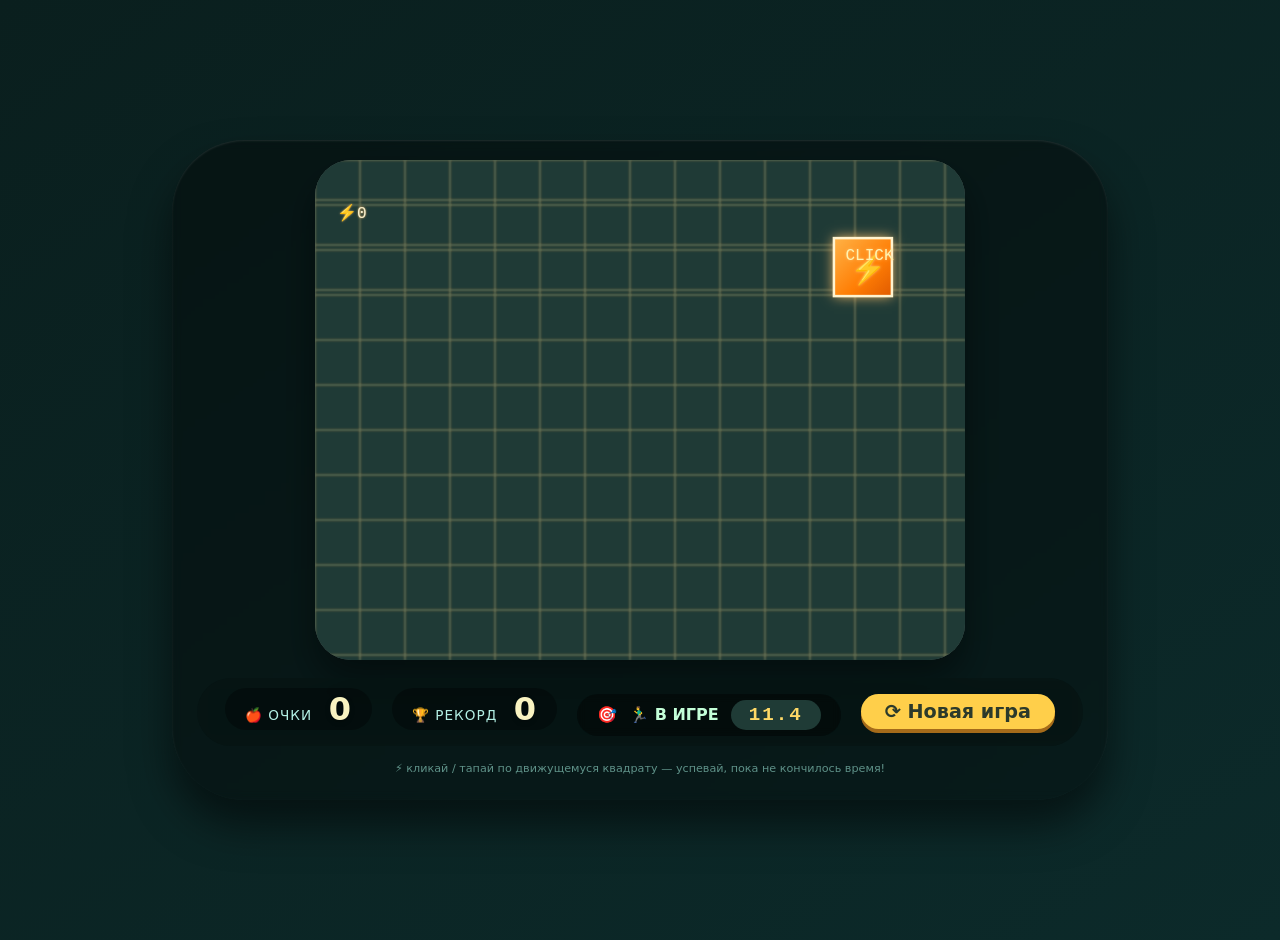
==== PerevozcikovRoman/index.html @ 7ce69fc4 "Add files via upload" ====
<!DOCTYPE html>
<html lang="ru">
<head>
    <meta charset="UTF-8">
    <meta name="viewport" content="width=device-width, initial-scale=1.0, user-scalable=no">
    <title>Квадратный охотник | Поймай квадрат</title>
    <style>
        * {
            user-select: none;
            -webkit-tap-highlight-color: transparent;
        }

        body {
            background: linear-gradient(145deg, #0a1f1e 0%, #0c2a2a 100%);
            min-height: 100vh;
            display: flex;
            justify-content: center;
            align-items: center;
            font-family: 'Segoe UI', 'Poppins', system-ui, -apple-system, 'Montserrat', sans-serif;
            margin: 0;
            padding: 20px;
        }

        .game-container {
            background: rgba(0, 0, 0, 0.35);
            border-radius: 72px;
            padding: 20px 25px 25px 25px;
            backdrop-filter: blur(4px);
            box-shadow: 0 25px 40px rgba(0, 0, 0, 0.5), inset 0 1px 2px rgba(255, 255, 255, 0.1);
        }

        canvas {
            display: block;
            margin: 0 auto;
            border-radius: 36px;
            box-shadow: 0 20px 35px rgba(0, 0, 0, 0.4), inset 0 0 0 2px rgba(255, 255, 255, 0.2);
            cursor: pointer;
            background-color: #1e2f2c;
            transition: filter 0.1s ease;
        }

        .info-panel {
            display: flex;
            justify-content: space-between;
            align-items: baseline;
            margin-top: 18px;
            margin-bottom: 8px;
            background: #071615cc;
            backdrop-filter: blur(8px);
            padding: 10px 28px;
            border-radius: 60px;
            gap: 20px;
            flex-wrap: wrap;
            justify-content: center;
        }

        .score-box, .best-box {
            background: #00000055;
            padding: 5px 20px;
            border-radius: 40px;
            font-weight: bold;
            letter-spacing: 1px;
        }

        .score-label, .best-label {
            font-size: 0.85rem;
            text-transform: uppercase;
            color: #b3f0e5;
            font-weight: 500;
            margin-right: 10px;
        }

        .score-value, .best-value {
            font-size: 2rem;
            font-weight: 800;
            color: #f9f3c1;
            text-shadow: 0 2px 5px #00000040;
            line-height: 1;
        }

        button {
            background: #ffcf4a;
            border: none;
            font-size: 1.2rem;
            font-weight: bold;
            padding: 6px 24px;
            border-radius: 50px;
            color: #2c3a2b;
            cursor: pointer;
            font-family: inherit;
            transition: 0.15s linear;
            box-shadow: 0 4px 0 #a56b1a;
            transform: translateY(-2px);
        }

        button:active {
            transform: translateY(3px);
            box-shadow: 0 1px 0 #a56b1a;
        }

        .status {
            background: #00000066;
            border-radius: 60px;
            padding: 6px 20px;
            font-weight: 600;
            color: #d9fffa;
            font-size: 1rem;
            text-align: center;
            backdrop-filter: blur(4px);
            display: inline-flex;
            align-items: center;
            gap: 12px;
        }

        .timer-badge {
            background: #1f3b36;
            padding: 4px 18px;
            border-radius: 30px;
            font-family: monospace;
            font-size: 1.2rem;
            font-weight: bold;
            letter-spacing: 2px;
            color: #ffd966;
        }

        footer {
            font-size: 0.7rem;
            text-align: center;
            margin-top: 16px;
            color: #5f9188;
        }

        @media (max-width: 550px) {
            .game-container {
                padding: 12px 16px 18px 16px;
            }
            .score-value, .best-value {
                font-size: 1.6rem;
            }
            button {
                padding: 4px 18px;
                font-size: 1rem;
            }
        }
    </style>
</head>
<body>
<div>
    <div class="game-container">
        <canvas id="gameCanvas" width="650" height="500" style="width:100%; height:auto; max-width:650px; aspect-ratio:650/500"></canvas>
        <div class="info-panel">
            <div class="score-box">
                <span class="score-label">🍎 очки</span>
                <span class="score-value" id="scoreDisplay">0</span>
            </div>
            <div class="best-box">
                <span class="best-label">🏆 рекорд</span>
                <span class="best-value" id="bestDisplay">0</span>
            </div>
            <div class="status">
                <span>🎯</span>
                <span id="gameStateText">В ИГРЕ</span>
                <div class="timer-badge" id="timerText">∞</div>
            </div>
            <button id="resetButton">⟳ Новая игра</button>
        </div>
        <footer>⚡ кликай / тапай по движущемуся квадрату — успевай, пока не кончилось время!</footer>
    </div>
</div>

<script>
    (function(){
        // ------ НАСТРОЙКИ ------
        const canvas = document.getElementById('gameCanvas');
        const ctx = canvas.getContext('2d');

        // Размеры канваса (фикс 650x500)
        const CW = 650;
        const CH = 500;
        canvas.width = CW;
        canvas.height = CH;

        // Параметры квадрата-цели
        const TARGET_SIZE = 58;      // пикселей (приятный крупный)
        let targetX = CW/2 - TARGET_SIZE/2;
        let targetY = CH/2 - TARGET_SIZE/2;

        // Скорость движения (пикселей в секунду)
        let velocityX = 180;
        let velocityY = 180;

        // Игровое состояние
        let score = 0;
        let bestScore = 0;
        let timeLeft = 12.0;      // секунд
        let gameActive = true;     // активна ли игра (false когда проигрыш или пауза? только проигрыш)
        let animationId = null;
        let lastTimestamp = 0;
        let lastFrameTime = 0;

        // Флаги для отскока от стен (чтобы избежать застревания)
        let boundHug = false;

        // Загружаем рекорд из localStorage
        try {
            const savedBest = localStorage.getItem('catchSquareBest');
            if(savedBest !== null && !isNaN(parseInt(savedBest))) {
                bestScore = parseInt(savedBest);
            }
        } catch(e) { /* тишина */ }
        document.getElementById('bestDisplay').innerText = bestScore;

        // Элементы UI
        const scoreSpan = document.getElementById('scoreDisplay');
        const bestSpan = document.getElementById('bestDisplay');
        const gameStateSpan = document.getElementById('gameStateText');
        const timerSpan = document.getElementById('timerText');
        const resetBtn = document.getElementById('resetButton');

        // ---- вспомогательные функции ----
        function updateUI() {
            scoreSpan.innerText = score;
            bestSpan.innerText = bestScore;
            if(gameActive) {
                gameStateSpan.innerText = "🏃‍♂️ В ИГРЕ";
                gameStateSpan.style.color = "#c3ffd8";
            } else {
                gameStateSpan.innerText = "💀 ИГРА ОКОНЧЕНА";
                gameStateSpan.style.color = "#ffb794";
            }
            // отображение таймера: если timeLeft <= 0 или не активно – показываем 0.0
            if(!gameActive) {
                timerSpan.innerText = "0.0";
            } else {
                timerSpan.innerText = timeLeft.toFixed(1);
            }
        }

        // сохранить рекорд, если надо
        function updateBest() {
            if(score > bestScore) {
                bestScore = score;
                bestSpan.innerText = bestScore;
                try {
                    localStorage.setItem('catchSquareBest', bestScore);
                } catch(e) {}
            }
        }

        // Проверка коллизии с мышкой / пальцем (координаты клика)
        function checkHit(clickX, clickY) {
            if(!gameActive) return false;
            // попадание если точка внутри квадрата
            if(clickX >= targetX && clickX <= targetX + TARGET_SIZE && clickY >= targetY && clickY <= targetY + TARGET_SIZE) {
                // ПОПАДАНИЕ!
                score++;
                updateUI();
                // Прибавляем время: +1.6 секунды
                timeLeft = Math.min(timeLeft + 1.6, 15.0);  // максимальное время 15 секунд, чтобы не улетать в бесконечность
                updateUI();

                // Увеличиваем скорость на 6% (не более 480 пикселей/сек, приятный предел)
                let newVx = velocityX * 1.06;
                let newVy = velocityY * 1.06;
                const MAX_SPEED = 520;
                velocityX = Math.min(newVx, MAX_SPEED);
                velocityY = Math.min(newVy, MAX_SPEED);

                // Также маленький приятный эффект: квадрат чуть моргнет и слегка увеличим отскок (чисто визуально)
                // Плюс, чтобы игра не застаивалась, добавляем случайный микро-сдвиг направления? нет, сохраняем направление,
                // но если скорость очень низкая - поднимаем минимальную границу.
                if(Math.abs(velocityX) < 100 && Math.abs(velocityY) < 100) {
                    velocityX = velocityX > 0 ? 130 : -130;
                    velocityY = velocityY > 0 ? 130 : -130;
                }

                // Для динамики — немного меняем направления после попадания? Нет, пусть сохраняется, но чтобы избежать "залипания" по диагонали, добавим лёгкое возмущение?
                // но это опционально, но будет веселее: легкий случайный сдвиг вектора +/- 5% чтобы игра не была монотонной
                let angleShift = (Math.random() - 0.5) * 0.25; // -0.125 до +0.125 радиан
                let speed = Math.hypot(velocityX, velocityY);
                if(speed > 0.01) {
                    let angle = Math.atan2(velocityY, velocityX);
                    angle += angleShift;
                    let newSpeed = Math.min(speed, MAX_SPEED);
                    velocityX = Math.cos(angle) * newSpeed;
                    velocityY = Math.sin(angle) * newSpeed;
                }
                // дополнительный фикс минимальной скорости
                if(Math.abs(velocityX) < 70 && Math.abs(velocityY) < 70) {
                    if(velocityX === 0 && velocityY === 0) { velocityX=140; velocityY=130; }
                    else if(Math.abs(velocityX) < 70) velocityX = velocityX >0 ? 85 : -85;
                    else if(Math.abs(velocityY) < 70) velocityY = velocityY >0 ? 85 : -85;
                }

                updateBest();
                // визуальная обратная связь: легкая вспышка канваса
                canvas.style.filter = 'drop-shadow(0 0 6px gold) brightness(1.05)';
                setTimeout(() => { canvas.style.filter = ''; }, 80);
                return true;
            }
            return false;
        }

        // Обновление позиции по времени (deltaTime в секундах)
        function updatePosition(deltaSec) {
            if(!gameActive) return;
            if(deltaSec > 0.033) deltaSec = 0.033; // ограничим максимальный шаг

            // предварительное движение
            let newX = targetX + velocityX * deltaSec;
            let newY = targetY + velocityY * deltaSec;

            // обработка столкновений со стенами с отскоком
            let bounceX = false;
            let bounceY = false;

            // левая стена
            if(newX < 0) {
                newX = -newX;
                velocityX = -velocityX;
                bounceX = true;
            }
            // правая стена
            if(newX + TARGET_SIZE > CW) {
                let overshoot = (newX + TARGET_SIZE) - CW;
                newX = CW - TARGET_SIZE - overshoot;
                velocityX = -velocityX;
                bounceX = true;
            }
            // верх
            if(newY < 0) {
                newY = -newY;
                velocityY = -velocityY;
                bounceY = true;
            }
            // низ
            if(newY + TARGET_SIZE > CH) {
                let overshootY = (newY + TARGET_SIZE) - CH;
                newY = CH - TARGET_SIZE - overshootY;
                velocityY = -velocityY;
                bounceY = true;
            }

            // дополнительная защита от застревания (корректировка)
            newX = Math.min(Math.max(newX, 0), CW - TARGET_SIZE);
            newY = Math.min(Math.max(newY, 0), CH - TARGET_SIZE);

            targetX = newX;
            targetY = newY;

            // легкая "анти-залипательная" коррекция, если скорость слишком мала после отскоков
            if(bounceX && Math.abs(velocityX) < 45) {
                velocityX = velocityX > 0 ? 95 : -95;
            }
            if(bounceY && Math.abs(velocityY) < 45) {
                velocityY = velocityY > 0 ? 95 : -95;
            }
        }

        // Обработка таймера (уменьшаем время, завершаем игру при timeLeft <= 0)
        function updateTimer(deltaSec) {
            if(!gameActive) return;
            if(timeLeft <= 0) {
                gameActive = false;
                updateUI();
                return;
            }
            timeLeft -= deltaSec;
            if(timeLeft <= 0) {
                timeLeft = 0;
                gameActive = false;
                updateUI();
            } else {
                updateUI();
            }
        }

        // Сброс игры (новая игра)
        function resetGame() {
            gameActive = true;
            score = 0;
            timeLeft = 12.0;
            // сброс скорости к базовой
            velocityX = 180;
            velocityY = 180;
            // случайное начальное положение, но чтобы не перекрывать края
            targetX = Math.random() * (CW - TARGET_SIZE - 40) + 20;
            targetY = Math.random() * (CH - TARGET_SIZE - 40) + 20;
            // гарант корректности
            targetX = Math.min(Math.max(targetX, 5), CW - TARGET_SIZE - 5);
            targetY = Math.min(Math.max(targetY, 5), CH - TARGET_SIZE - 5);
            
            // иногда добавим случайное направление для свежести
            if(Math.random() > 0.5) velocityX = -velocityX;
            if(Math.random() > 0.7) velocityY = -velocityY;
            
            // рекорд остаётся, но дисплей обновим
            updateBest();  // обновит отображение лучшего (не меняет сам рекорд)
            updateUI();
            
            // отрисовка сразу
            drawCanvas();
        }

        // Рисование всех элементов
        function drawCanvas() {
            ctx.clearRect(0, 0, CW, CH);
            
            // Фон с тонкой сеткой (стиль)
            ctx.fillStyle = "#1f3a36";
            ctx.fillRect(0, 0, CW, CH);
            // узоры
            ctx.strokeStyle = "#2f5951";
            ctx.lineWidth = 0.6;
            for(let i = 0; i < CW; i += 45) {
                ctx.beginPath();
                ctx.moveTo(i, 0);
                ctx.lineTo(i, CH);
                ctx.stroke();
                ctx.beginPath();
                ctx.moveTo(0, i % CH);
                ctx.lineTo(CW, i % CH);
                ctx.stroke();
            }
            
            // рисуем блики
            ctx.shadowBlur = 0;
            // главная цель - квадрат с градиентом и свечением
            const grad = ctx.createLinearGradient(targetX, targetY, targetX+TARGET_SIZE, targetY+TARGET_SIZE);
            grad.addColorStop(0, '#FFB347');
            grad.addColorStop(0.6, '#FF7E05');
            grad.addColorStop(1, '#E05A00');
            ctx.fillStyle = grad;
            ctx.shadowColor = "#ffbf69";
            ctx.shadowBlur = 12;
            ctx.fillRect(targetX, targetY, TARGET_SIZE, TARGET_SIZE);
            ctx.shadowBlur = 0;
            // белая кайма
            ctx.strokeStyle = "#FFF3CF";
            ctx.lineWidth = 2.5;
            ctx.strokeRect(targetX, targetY, TARGET_SIZE, TARGET_SIZE);
            // внутренний узор
            ctx.fillStyle = "#FFE484";
            ctx.font = `bold ${Math.floor(TARGET_SIZE * 0.5)}px "Segoe UI"`;
            ctx.shadowBlur = 3;
            ctx.fillText("⚡", targetX + TARGET_SIZE*0.27, targetY + TARGET_SIZE*0.7);
            ctx.fillStyle = "#fff3b0";
            ctx.font = `${Math.floor(TARGET_SIZE * 0.28)}px monospace`;
            ctx.fillText("CLICK", targetX + TARGET_SIZE*0.2, targetY + TARGET_SIZE*0.38);
            ctx.shadowBlur = 0;
            
            // индикатор времени / опасности
            if(gameActive && timeLeft <= 3.0) {
                ctx.fillStyle = "#ff0000aa";
                ctx.beginPath();
                ctx.rect(0, 0, CW, 8);
                ctx.fill();
                ctx.fillStyle = "#ffaa88";
                ctx.font = "bold 16px monospace";
                ctx.fillText("⚠️ СРОЧНО! ⚠️", CW-130, 25);
            }
            
            // дополнительный счёт на холсте
            ctx.font = "bold 28system-ui, 'Segoe UI'";
            ctx.fillStyle = "#f5efcf";
            ctx.shadowBlur = 2;
            ctx.fillText(`⚡${score}`, 22, 58);
            if(!gameActive) {
                ctx.font = "800 34px system-ui";
                ctx.fillStyle = "#FFD6A5";
                ctx.shadowColor = "#00000080";
                ctx.fillText("GAME OVER", CW/2-110, CH/2-40);
                ctx.font = "18px monospace";
                ctx.fillStyle = "#ffe1b3";
                ctx.fillText("нажми 'Новая игра'", CW/2-95, CH/2+25);
            }
        }

        // -------- Цикл анимации на requestAnimationFrame --------
        let previousTime = null;
        function gameLoop(nowMs) {
            if(!previousTime) {
                previousTime = nowMs;
                requestAnimationFrame(gameLoop);
                drawCanvas();
                return;
            }
            let delta = Math.min(0.033, (nowMs - previousTime) / 1000);
            if(delta > 0.001 && gameActive) {
                updatePosition(delta);
                updateTimer(delta);
            }
            drawCanvas();
            previousTime = nowMs;
            requestAnimationFrame(gameLoop);
        }
        
        // ----------  Обработка кликов / тапов ----------
        function handleCanvasClick(e) {
            if(!gameActive) return;
            // получить координаты относительно canvas (учитывая resize)
            const rect = canvas.getBoundingClientRect();
            const scaleX = canvas.width / rect.width;   // canvas intrinsic width 650 / отображаемая ширина
            const scaleY = canvas.height / rect.height;
            
            let clientX, clientY;
            if(e.touches) {
                // touch событие
                clientX = e.touches[0].clientX;
                clientY = e.touches[0].clientY;
                e.preventDefault();
            } else {
                clientX = e.clientX;
                clientY = e.clientY;
            }
            
            let canvasX = (clientX - rect.left) * scaleX;
            let canvasY = (clientY - rect.top) * scaleY;
            
            if(canvasX >= 0 && canvasX <= CW && canvasY >= 0 && canvasY <= CH) {
                const wasHit = checkHit(canvasX, canvasY);
                if(wasHit) {
                    // дополнительный микроэффект: вибрация если поддерживается (необязательно)
                    if(navigator.vibrate) navigator.vibrate(30);
                    // обновить рекорд при увеличении
                    updateBest();
                    updateUI();
                } else {
                    // промах - легкое наказание? Нет, промах не отнимает время, но можно сделать микро-штраф? 
                    // По классике "поймай квадрат" безопасно, но для челленджа — уменьшим время на 0.2 секунды при промахе
                    // (Игра становится напряжённее, но справедливо)
                    if(gameActive) {
                        timeLeft = Math.max(0, timeLeft - 0.2);
                        if(timeLeft <= 0.01) {
                            timeLeft = 0;
                            gameActive = false;
                            updateUI();
                            drawCanvas();
                        } else {
                            updateUI();
                            // визуальный фидбек промаха
                            canvas.style.filter = 'brightness(0.92)';
                            setTimeout(() => { if(canvas) canvas.style.filter = ''; }, 70);
                        }
                    }
                }
            }
        }
        
        // регистрация событий мыши и тач
        canvas.addEventListener('mousedown', handleCanvasClick);
        canvas.addEventListener('touchstart', handleCanvasClick, {passive: false});
        // кнопка сброса
        resetBtn.addEventListener('click', () => {
            resetGame();
            // также гарантируем, что игра активна и таймер обновлён
            gameActive = true;
            // если игра была закончена, поднимаем флаг
            if(timeLeft <= 0) timeLeft = 12.0;
            updateUI();
            drawCanvas();
        });
        
        // Запуск игры с начальными значениями
        function init() {
            resetGame();  // устанавливает активные параметры
            previousTime = null;
            requestAnimationFrame(gameLoop);
        }
        
        init();
    })();
</script>
</body>
</html>
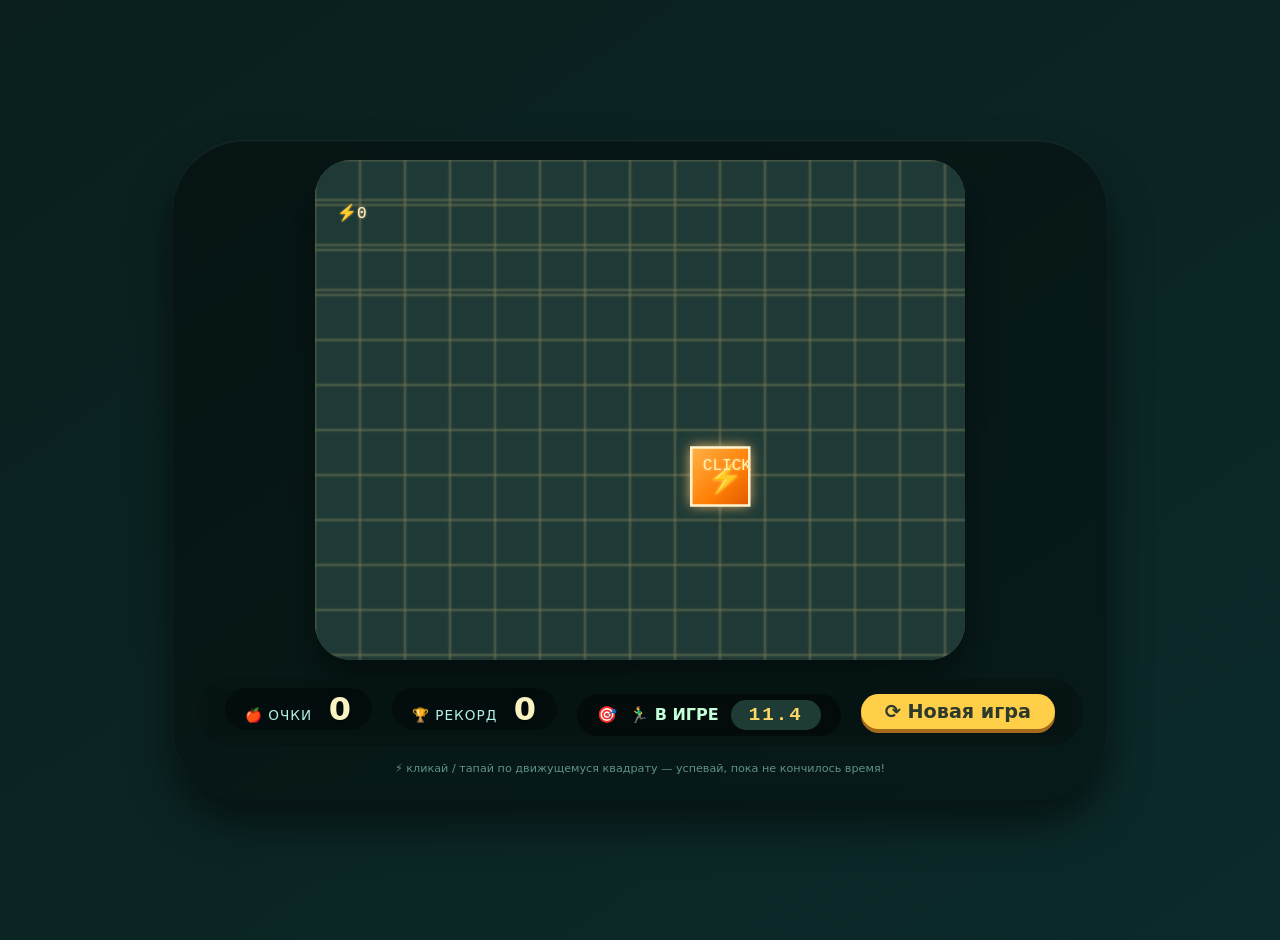
==== commit ac4c4d98: "Create index.html" ====
--- a/PerevozcikovRoman/index.html
+++ b/PerevozcikovRoman/index.html
@@ -1,575 +1,575 @@
-<!DOCTYPE html>
-<html lang="ru">
-<head>
-    <meta charset="UTF-8">
-    <meta name="viewport" content="width=device-width, initial-scale=1.0, user-scalable=no">
-    <title>Квадратный охотник | Поймай квадрат</title>
-    <style>
-        * {
-            user-select: none;
-            -webkit-tap-highlight-color: transparent;
-        }
-
-        body {
-            background: linear-gradient(145deg, #0a1f1e 0%, #0c2a2a 100%);
-            min-height: 100vh;
-            display: flex;
-            justify-content: center;
-            align-items: center;
-            font-family: 'Segoe UI', 'Poppins', system-ui, -apple-system, 'Montserrat', sans-serif;
-            margin: 0;
-            padding: 20px;
-        }
-
-        .game-container {
-            background: rgba(0, 0, 0, 0.35);
-            border-radius: 72px;
-            padding: 20px 25px 25px 25px;
-            backdrop-filter: blur(4px);
-            box-shadow: 0 25px 40px rgba(0, 0, 0, 0.5), inset 0 1px 2px rgba(255, 255, 255, 0.1);
-        }
-
-        canvas {
-            display: block;
-            margin: 0 auto;
-            border-radius: 36px;
-            box-shadow: 0 20px 35px rgba(0, 0, 0, 0.4), inset 0 0 0 2px rgba(255, 255, 255, 0.2);
-            cursor: pointer;
-            background-color: #1e2f2c;
-            transition: filter 0.1s ease;
-        }
-
-        .info-panel {
-            display: flex;
-            justify-content: space-between;
-            align-items: baseline;
-            margin-top: 18px;
-            margin-bottom: 8px;
-            background: #071615cc;
-            backdrop-filter: blur(8px);
-            padding: 10px 28px;
-            border-radius: 60px;
-            gap: 20px;
-            flex-wrap: wrap;
-            justify-content: center;
-        }
-
-        .score-box, .best-box {
-            background: #00000055;
-            padding: 5px 20px;
-            border-radius: 40px;
-            font-weight: bold;
-            letter-spacing: 1px;
-        }
-
-        .score-label, .best-label {
-            font-size: 0.85rem;
-            text-transform: uppercase;
-            color: #b3f0e5;
-            font-weight: 500;
-            margin-right: 10px;
-        }
-
-        .score-value, .best-value {
-            font-size: 2rem;
-            font-weight: 800;
-            color: #f9f3c1;
-            text-shadow: 0 2px 5px #00000040;
-            line-height: 1;
-        }
-
-        button {
-            background: #ffcf4a;
-            border: none;
-            font-size: 1.2rem;
-            font-weight: bold;
-            padding: 6px 24px;
-            border-radius: 50px;
-            color: #2c3a2b;
-            cursor: pointer;
-            font-family: inherit;
-            transition: 0.15s linear;
-            box-shadow: 0 4px 0 #a56b1a;
-            transform: translateY(-2px);
-        }
-
-        button:active {
-            transform: translateY(3px);
-            box-shadow: 0 1px 0 #a56b1a;
-        }
-
-        .status {
-            background: #00000066;
-            border-radius: 60px;
-            padding: 6px 20px;
-            font-weight: 600;
-            color: #d9fffa;
-            font-size: 1rem;
-            text-align: center;
-            backdrop-filter: blur(4px);
-            display: inline-flex;
-            align-items: center;
-            gap: 12px;
-        }
-
-        .timer-badge {
-            background: #1f3b36;
-            padding: 4px 18px;
-            border-radius: 30px;
-            font-family: monospace;
-            font-size: 1.2rem;
-            font-weight: bold;
-            letter-spacing: 2px;
-            color: #ffd966;
-        }
-
-        footer {
-            font-size: 0.7rem;
-            text-align: center;
-            margin-top: 16px;
-            color: #5f9188;
-        }
-
-        @media (max-width: 550px) {
-            .game-container {
-                padding: 12px 16px 18px 16px;
-            }
-            .score-value, .best-value {
-                font-size: 1.6rem;
-            }
-            button {
-                padding: 4px 18px;
-                font-size: 1rem;
-            }
-        }
-    </style>
-</head>
-<body>
-<div>
-    <div class="game-container">
-        <canvas id="gameCanvas" width="650" height="500" style="width:100%; height:auto; max-width:650px; aspect-ratio:650/500"></canvas>
-        <div class="info-panel">
-            <div class="score-box">
-                <span class="score-label">🍎 очки</span>
-                <span class="score-value" id="scoreDisplay">0</span>
-            </div>
-            <div class="best-box">
-                <span class="best-label">🏆 рекорд</span>
-                <span class="best-value" id="bestDisplay">0</span>
-            </div>
-            <div class="status">
-                <span>🎯</span>
-                <span id="gameStateText">В ИГРЕ</span>
-                <div class="timer-badge" id="timerText">∞</div>
-            </div>
-            <button id="resetButton">⟳ Новая игра</button>
-        </div>
-        <footer>⚡ кликай / тапай по движущемуся квадрату — успевай, пока не кончилось время!</footer>
-    </div>
-</div>
-
-<script>
-    (function(){
-        // ------ НАСТРОЙКИ ------
-        const canvas = document.getElementById('gameCanvas');
-        const ctx = canvas.getContext('2d');
-
-        // Размеры канваса (фикс 650x500)
-        const CW = 650;
-        const CH = 500;
-        canvas.width = CW;
-        canvas.height = CH;
-
-        // Параметры квадрата-цели
-        const TARGET_SIZE = 58;      // пикселей (приятный крупный)
-        let targetX = CW/2 - TARGET_SIZE/2;
-        let targetY = CH/2 - TARGET_SIZE/2;
-
-        // Скорость движения (пикселей в секунду)
-        let velocityX = 180;
-        let velocityY = 180;
-
-        // Игровое состояние
-        let score = 0;
-        let bestScore = 0;
-        let timeLeft = 12.0;      // секунд
-        let gameActive = true;     // активна ли игра (false когда проигрыш или пауза? только проигрыш)
-        let animationId = null;
-        let lastTimestamp = 0;
-        let lastFrameTime = 0;
-
-        // Флаги для отскока от стен (чтобы избежать застревания)
-        let boundHug = false;
-
-        // Загружаем рекорд из localStorage
-        try {
-            const savedBest = localStorage.getItem('catchSquareBest');
-            if(savedBest !== null && !isNaN(parseInt(savedBest))) {
-                bestScore = parseInt(savedBest);
-            }
-        } catch(e) { /* тишина */ }
-        document.getElementById('bestDisplay').innerText = bestScore;
-
-        // Элементы UI
-        const scoreSpan = document.getElementById('scoreDisplay');
-        const bestSpan = document.getElementById('bestDisplay');
-        const gameStateSpan = document.getElementById('gameStateText');
-        const timerSpan = document.getElementById('timerText');
-        const resetBtn = document.getElementById('resetButton');
-
-        // ---- вспомогательные функции ----
-        function updateUI() {
-            scoreSpan.innerText = score;
-            bestSpan.innerText = bestScore;
-            if(gameActive) {
-                gameStateSpan.innerText = "🏃‍♂️ В ИГРЕ";
-                gameStateSpan.style.color = "#c3ffd8";
-            } else {
-                gameStateSpan.innerText = "💀 ИГРА ОКОНЧЕНА";
-                gameStateSpan.style.color = "#ffb794";
-            }
-            // отображение таймера: если timeLeft <= 0 или не активно – показываем 0.0
-            if(!gameActive) {
-                timerSpan.innerText = "0.0";
-            } else {
-                timerSpan.innerText = timeLeft.toFixed(1);
-            }
-        }
-
-        // сохранить рекорд, если надо
-        function updateBest() {
-            if(score > bestScore) {
-                bestScore = score;
-                bestSpan.innerText = bestScore;
-                try {
-                    localStorage.setItem('catchSquareBest', bestScore);
-                } catch(e) {}
-            }
-        }
-
-        // Проверка коллизии с мышкой / пальцем (координаты клика)
-        function checkHit(clickX, clickY) {
-            if(!gameActive) return false;
-            // попадание если точка внутри квадрата
-            if(clickX >= targetX && clickX <= targetX + TARGET_SIZE && clickY >= targetY && clickY <= targetY + TARGET_SIZE) {
-                // ПОПАДАНИЕ!
-                score++;
-                updateUI();
-                // Прибавляем время: +1.6 секунды
-                timeLeft = Math.min(timeLeft + 1.6, 15.0);  // максимальное время 15 секунд, чтобы не улетать в бесконечность
-                updateUI();
-
-                // Увеличиваем скорость на 6% (не более 480 пикселей/сек, приятный предел)
-                let newVx = velocityX * 1.06;
-                let newVy = velocityY * 1.06;
-                const MAX_SPEED = 520;
-                velocityX = Math.min(newVx, MAX_SPEED);
-                velocityY = Math.min(newVy, MAX_SPEED);
-
-                // Также маленький приятный эффект: квадрат чуть моргнет и слегка увеличим отскок (чисто визуально)
-                // Плюс, чтобы игра не застаивалась, добавляем случайный микро-сдвиг направления? нет, сохраняем направление,
-                // но если скорость очень низкая - поднимаем минимальную границу.
-                if(Math.abs(velocityX) < 100 && Math.abs(velocityY) < 100) {
-                    velocityX = velocityX > 0 ? 130 : -130;
-                    velocityY = velocityY > 0 ? 130 : -130;
-                }
-
-                // Для динамики — немного меняем направления после попадания? Нет, пусть сохраняется, но чтобы избежать "залипания" по диагонали, добавим лёгкое возмущение?
-                // но это опционально, но будет веселее: легкий случайный сдвиг вектора +/- 5% чтобы игра не была монотонной
-                let angleShift = (Math.random() - 0.5) * 0.25; // -0.125 до +0.125 радиан
-                let speed = Math.hypot(velocityX, velocityY);
-                if(speed > 0.01) {
-                    let angle = Math.atan2(velocityY, velocityX);
-                    angle += angleShift;
-                    let newSpeed = Math.min(speed, MAX_SPEED);
-                    velocityX = Math.cos(angle) * newSpeed;
-                    velocityY = Math.sin(angle) * newSpeed;
-                }
-                // дополнительный фикс минимальной скорости
-                if(Math.abs(velocityX) < 70 && Math.abs(velocityY) < 70) {
-                    if(velocityX === 0 && velocityY === 0) { velocityX=140; velocityY=130; }
-                    else if(Math.abs(velocityX) < 70) velocityX = velocityX >0 ? 85 : -85;
-                    else if(Math.abs(velocityY) < 70) velocityY = velocityY >0 ? 85 : -85;
-                }
-
-                updateBest();
-                // визуальная обратная связь: легкая вспышка канваса
-                canvas.style.filter = 'drop-shadow(0 0 6px gold) brightness(1.05)';
-                setTimeout(() => { canvas.style.filter = ''; }, 80);
-                return true;
-            }
-            return false;
-        }
-
-        // Обновление позиции по времени (deltaTime в секундах)
-        function updatePosition(deltaSec) {
-            if(!gameActive) return;
-            if(deltaSec > 0.033) deltaSec = 0.033; // ограничим максимальный шаг
-
-            // предварительное движение
-            let newX = targetX + velocityX * deltaSec;
-            let newY = targetY + velocityY * deltaSec;
-
-            // обработка столкновений со стенами с отскоком
-            let bounceX = false;
-            let bounceY = false;
-
-            // левая стена
-            if(newX < 0) {
-                newX = -newX;
-                velocityX = -velocityX;
-                bounceX = true;
-            }
-            // правая стена
-            if(newX + TARGET_SIZE > CW) {
-                let overshoot = (newX + TARGET_SIZE) - CW;
-                newX = CW - TARGET_SIZE - overshoot;
-                velocityX = -velocityX;
-                bounceX = true;
-            }
-            // верх
-            if(newY < 0) {
-                newY = -newY;
-                velocityY = -velocityY;
-                bounceY = true;
-            }
-            // низ
-            if(newY + TARGET_SIZE > CH) {
-                let overshootY = (newY + TARGET_SIZE) - CH;
-                newY = CH - TARGET_SIZE - overshootY;
-                velocityY = -velocityY;
-                bounceY = true;
-            }
-
-            // дополнительная защита от застревания (корректировка)
-            newX = Math.min(Math.max(newX, 0), CW - TARGET_SIZE);
-            newY = Math.min(Math.max(newY, 0), CH - TARGET_SIZE);
-
-            targetX = newX;
-            targetY = newY;
-
-            // легкая "анти-залипательная" коррекция, если скорость слишком мала после отскоков
-            if(bounceX && Math.abs(velocityX) < 45) {
-                velocityX = velocityX > 0 ? 95 : -95;
-            }
-            if(bounceY && Math.abs(velocityY) < 45) {
-                velocityY = velocityY > 0 ? 95 : -95;
-            }
-        }
-
-        // Обработка таймера (уменьшаем время, завершаем игру при timeLeft <= 0)
-        function updateTimer(deltaSec) {
-            if(!gameActive) return;
-            if(timeLeft <= 0) {
-                gameActive = false;
-                updateUI();
-                return;
-            }
-            timeLeft -= deltaSec;
-            if(timeLeft <= 0) {
-                timeLeft = 0;
-                gameActive = false;
-                updateUI();
-            } else {
-                updateUI();
-            }
-        }
-
-        // Сброс игры (новая игра)
-        function resetGame() {
-            gameActive = true;
-            score = 0;
-            timeLeft = 12.0;
-            // сброс скорости к базовой
-            velocityX = 180;
-            velocityY = 180;
-            // случайное начальное положение, но чтобы не перекрывать края
-            targetX = Math.random() * (CW - TARGET_SIZE - 40) + 20;
-            targetY = Math.random() * (CH - TARGET_SIZE - 40) + 20;
-            // гарант корректности
-            targetX = Math.min(Math.max(targetX, 5), CW - TARGET_SIZE - 5);
-            targetY = Math.min(Math.max(targetY, 5), CH - TARGET_SIZE - 5);
-            
-            // иногда добавим случайное направление для свежести
-            if(Math.random() > 0.5) velocityX = -velocityX;
-            if(Math.random() > 0.7) velocityY = -velocityY;
-            
-            // рекорд остаётся, но дисплей обновим
-            updateBest();  // обновит отображение лучшего (не меняет сам рекорд)
-            updateUI();
-            
-            // отрисовка сразу
-            drawCanvas();
-        }
-
-        // Рисование всех элементов
-        function drawCanvas() {
-            ctx.clearRect(0, 0, CW, CH);
-            
-            // Фон с тонкой сеткой (стиль)
-            ctx.fillStyle = "#1f3a36";
-            ctx.fillRect(0, 0, CW, CH);
-            // узоры
-            ctx.strokeStyle = "#2f5951";
-            ctx.lineWidth = 0.6;
-            for(let i = 0; i < CW; i += 45) {
-                ctx.beginPath();
-                ctx.moveTo(i, 0);
-                ctx.lineTo(i, CH);
-                ctx.stroke();
-                ctx.beginPath();
-                ctx.moveTo(0, i % CH);
-                ctx.lineTo(CW, i % CH);
-                ctx.stroke();
-            }
-            
-            // рисуем блики
-            ctx.shadowBlur = 0;
-            // главная цель - квадрат с градиентом и свечением
-            const grad = ctx.createLinearGradient(targetX, targetY, targetX+TARGET_SIZE, targetY+TARGET_SIZE);
-            grad.addColorStop(0, '#FFB347');
-            grad.addColorStop(0.6, '#FF7E05');
-            grad.addColorStop(1, '#E05A00');
-            ctx.fillStyle = grad;
-            ctx.shadowColor = "#ffbf69";
-            ctx.shadowBlur = 12;
-            ctx.fillRect(targetX, targetY, TARGET_SIZE, TARGET_SIZE);
-            ctx.shadowBlur = 0;
-            // белая кайма
-            ctx.strokeStyle = "#FFF3CF";
-            ctx.lineWidth = 2.5;
-            ctx.strokeRect(targetX, targetY, TARGET_SIZE, TARGET_SIZE);
-            // внутренний узор
-            ctx.fillStyle = "#FFE484";
-            ctx.font = `bold ${Math.floor(TARGET_SIZE * 0.5)}px "Segoe UI"`;
-            ctx.shadowBlur = 3;
-            ctx.fillText("⚡", targetX + TARGET_SIZE*0.27, targetY + TARGET_SIZE*0.7);
-            ctx.fillStyle = "#fff3b0";
-            ctx.font = `${Math.floor(TARGET_SIZE * 0.28)}px monospace`;
-            ctx.fillText("CLICK", targetX + TARGET_SIZE*0.2, targetY + TARGET_SIZE*0.38);
-            ctx.shadowBlur = 0;
-            
-            // индикатор времени / опасности
-            if(gameActive && timeLeft <= 3.0) {
-                ctx.fillStyle = "#ff0000aa";
-                ctx.beginPath();
-                ctx.rect(0, 0, CW, 8);
-                ctx.fill();
-                ctx.fillStyle = "#ffaa88";
-                ctx.font = "bold 16px monospace";
-                ctx.fillText("⚠️ СРОЧНО! ⚠️", CW-130, 25);
-            }
-            
-            // дополнительный счёт на холсте
-            ctx.font = "bold 28system-ui, 'Segoe UI'";
-            ctx.fillStyle = "#f5efcf";
-            ctx.shadowBlur = 2;
-            ctx.fillText(`⚡${score}`, 22, 58);
-            if(!gameActive) {
-                ctx.font = "800 34px system-ui";
-                ctx.fillStyle = "#FFD6A5";
-                ctx.shadowColor = "#00000080";
-                ctx.fillText("GAME OVER", CW/2-110, CH/2-40);
-                ctx.font = "18px monospace";
-                ctx.fillStyle = "#ffe1b3";
-                ctx.fillText("нажми 'Новая игра'", CW/2-95, CH/2+25);
-            }
-        }
-
-        // -------- Цикл анимации на requestAnimationFrame --------
-        let previousTime = null;
-        function gameLoop(nowMs) {
-            if(!previousTime) {
-                previousTime = nowMs;
-                requestAnimationFrame(gameLoop);
-                drawCanvas();
-                return;
-            }
-            let delta = Math.min(0.033, (nowMs - previousTime) / 1000);
-            if(delta > 0.001 && gameActive) {
-                updatePosition(delta);
-                updateTimer(delta);
-            }
-            drawCanvas();
-            previousTime = nowMs;
-            requestAnimationFrame(gameLoop);
-        }
-        
-        // ----------  Обработка кликов / тапов ----------
-        function handleCanvasClick(e) {
-            if(!gameActive) return;
-            // получить координаты относительно canvas (учитывая resize)
-            const rect = canvas.getBoundingClientRect();
-            const scaleX = canvas.width / rect.width;   // canvas intrinsic width 650 / отображаемая ширина
-            const scaleY = canvas.height / rect.height;
-            
-            let clientX, clientY;
-            if(e.touches) {
-                // touch событие
-                clientX = e.touches[0].clientX;
-                clientY = e.touches[0].clientY;
-                e.preventDefault();
-            } else {
-                clientX = e.clientX;
-                clientY = e.clientY;
-            }
-            
-            let canvasX = (clientX - rect.left) * scaleX;
-            let canvasY = (clientY - rect.top) * scaleY;
-            
-            if(canvasX >= 0 && canvasX <= CW && canvasY >= 0 && canvasY <= CH) {
-                const wasHit = checkHit(canvasX, canvasY);
-                if(wasHit) {
-                    // дополнительный микроэффект: вибрация если поддерживается (необязательно)
-                    if(navigator.vibrate) navigator.vibrate(30);
-                    // обновить рекорд при увеличении
-                    updateBest();
-                    updateUI();
-                } else {
-                    // промах - легкое наказание? Нет, промах не отнимает время, но можно сделать микро-штраф? 
-                    // По классике "поймай квадрат" безопасно, но для челленджа — уменьшим время на 0.2 секунды при промахе
-                    // (Игра становится напряжённее, но справедливо)
-                    if(gameActive) {
-                        timeLeft = Math.max(0, timeLeft - 0.2);
-                        if(timeLeft <= 0.01) {
-                            timeLeft = 0;
-                            gameActive = false;
-                            updateUI();
-                            drawCanvas();
-                        } else {
-                            updateUI();
-                            // визуальный фидбек промаха
-                            canvas.style.filter = 'brightness(0.92)';
-                            setTimeout(() => { if(canvas) canvas.style.filter = ''; }, 70);
-                        }
-                    }
-                }
-            }
-        }
-        
-        // регистрация событий мыши и тач
-        canvas.addEventListener('mousedown', handleCanvasClick);
-        canvas.addEventListener('touchstart', handleCanvasClick, {passive: false});
-        // кнопка сброса
-        resetBtn.addEventListener('click', () => {
-            resetGame();
-            // также гарантируем, что игра активна и таймер обновлён
-            gameActive = true;
-            // если игра была закончена, поднимаем флаг
-            if(timeLeft <= 0) timeLeft = 12.0;
-            updateUI();
-            drawCanvas();
-        });
-        
-        // Запуск игры с начальными значениями
-        function init() {
-            resetGame();  // устанавливает активные параметры
-            previousTime = null;
-            requestAnimationFrame(gameLoop);
-        }
-        
-        init();
-    })();
-</script>
-</body>
-</html>+<!DOCTYPE html>
+<html lang="ru">
+<head>
+    <meta charset="UTF-8">
+    <meta name="viewport" content="width=device-width, initial-scale=1.0, user-scalable=no">
+    <title>Квадратный охотник | Поймай квадрат</title>
+    <style>
+        * {
+            user-select: none;
+            -webkit-tap-highlight-color: transparent;
+        }
+
+        body {
+            background: linear-gradient(145deg, #0a1f1e 0%, #0c2a2a 100%);
+            min-height: 100vh;
+            display: flex;
+            justify-content: center;
+            align-items: center;
+            font-family: 'Segoe UI', 'Poppins', system-ui, -apple-system, 'Montserrat', sans-serif;
+            margin: 0;
+            padding: 20px;
+        }
+
+        .game-container {
+            background: rgba(0, 0, 0, 0.35);
+            border-radius: 72px;
+            padding: 20px 25px 25px 25px;
+            backdrop-filter: blur(4px);
+            box-shadow: 0 25px 40px rgba(0, 0, 0, 0.5), inset 0 1px 2px rgba(255, 255, 255, 0.1);
+        }
+
+        canvas {
+            display: block;
+            margin: 0 auto;
+            border-radius: 36px;
+            box-shadow: 0 20px 35px rgba(0, 0, 0, 0.4), inset 0 0 0 2px rgba(255, 255, 255, 0.2);
+            cursor: pointer;
+            background-color: #1e2f2c;
+            transition: filter 0.1s ease;
+        }
+
+        .info-panel {
+            display: flex;
+            justify-content: space-between;
+            align-items: baseline;
+            margin-top: 18px;
+            margin-bottom: 8px;
+            background: #071615cc;
+            backdrop-filter: blur(8px);
+            padding: 10px 28px;
+            border-radius: 60px;
+            gap: 20px;
+            flex-wrap: wrap;
+            justify-content: center;
+        }
+
+        .score-box, .best-box {
+            background: #00000055;
+            padding: 5px 20px;
+            border-radius: 40px;
+            font-weight: bold;
+            letter-spacing: 1px;
+        }
+
+        .score-label, .best-label {
+            font-size: 0.85rem;
+            text-transform: uppercase;
+            color: #b3f0e5;
+            font-weight: 500;
+            margin-right: 10px;
+        }
+
+        .score-value, .best-value {
+            font-size: 2rem;
+            font-weight: 800;
+            color: #f9f3c1;
+            text-shadow: 0 2px 5px #00000040;
+            line-height: 1;
+        }
+
+        button {
+            background: #ffcf4a;
+            border: none;
+            font-size: 1.2rem;
+            font-weight: bold;
+            padding: 6px 24px;
+            border-radius: 50px;
+            color: #2c3a2b;
+            cursor: pointer;
+            font-family: inherit;
+            transition: 0.15s linear;
+            box-shadow: 0 4px 0 #a56b1a;
+            transform: translateY(-2px);
+        }
+
+        button:active {
+            transform: translateY(3px);
+            box-shadow: 0 1px 0 #a56b1a;
+        }
+
+        .status {
+            background: #00000066;
+            border-radius: 60px;
+            padding: 6px 20px;
+            font-weight: 600;
+            color: #d9fffa;
+            font-size: 1rem;
+            text-align: center;
+            backdrop-filter: blur(4px);
+            display: inline-flex;
+            align-items: center;
+            gap: 12px;
+        }
+
+        .timer-badge {
+            background: #1f3b36;
+            padding: 4px 18px;
+            border-radius: 30px;
+            font-family: monospace;
+            font-size: 1.2rem;
+            font-weight: bold;
+            letter-spacing: 2px;
+            color: #ffd966;
+        }
+
+        footer {
+            font-size: 0.7rem;
+            text-align: center;
+            margin-top: 16px;
+            color: #5f9188;
+        }
+
+        @media (max-width: 550px) {
+            .game-container {
+                padding: 12px 16px 18px 16px;
+            }
+            .score-value, .best-value {
+                font-size: 1.6rem;
+            }
+            button {
+                padding: 4px 18px;
+                font-size: 1rem;
+            }
+        }
+    </style>
+</head>
+<body>
+<div>
+    <div class="game-container">
+        <canvas id="gameCanvas" width="650" height="500" style="width:100%; height:auto; max-width:650px; aspect-ratio:650/500"></canvas>
+        <div class="info-panel">
+            <div class="score-box">
+                <span class="score-label">🍎 очки</span>
+                <span class="score-value" id="scoreDisplay">0</span>
+            </div>
+            <div class="best-box">
+                <span class="best-label">🏆 рекорд</span>
+                <span class="best-value" id="bestDisplay">0</span>
+            </div>
+            <div class="status">
+                <span>🎯</span>
+                <span id="gameStateText">В ИГРЕ</span>
+                <div class="timer-badge" id="timerText">∞</div>
+            </div>
+            <button id="resetButton">⟳ Новая игра</button>
+        </div>
+        <footer>⚡ кликай / тапай по движущемуся квадрату — успевай, пока не кончилось время!</footer>
+    </div>
+</div>
+
+<script>
+    (function(){
+        // ------ НАСТРОЙКИ ------
+        const canvas = document.getElementById('gameCanvas');
+        const ctx = canvas.getContext('2d');
+
+        // Размеры канваса (фикс 650x500)
+        const CW = 650;
+        const CH = 500;
+        canvas.width = CW;
+        canvas.height = CH;
+
+        // Параметры квадрата-цели
+        const TARGET_SIZE = 58;      // пикселей (приятный крупный)
+        let targetX = CW/2 - TARGET_SIZE/2;
+        let targetY = CH/2 - TARGET_SIZE/2;
+
+        // Скорость движения (пикселей в секунду)
+        let velocityX = 180;
+        let velocityY = 180;
+
+        // Игровое состояние
+        let score = 0;
+        let bestScore = 0;
+        let timeLeft = 12.0;      // секунд
+        let gameActive = true;     // активна ли игра (false когда проигрыш или пауза? только проигрыш)
+        let animationId = null;
+        let lastTimestamp = 0;
+        let lastFrameTime = 0;
+
+        // Флаги для отскока от стен (чтобы избежать застревания)
+        let boundHug = false;
+
+        // Загружаем рекорд из localStorage
+        try {
+            const savedBest = localStorage.getItem('catchSquareBest');
+            if(savedBest !== null && !isNaN(parseInt(savedBest))) {
+                bestScore = parseInt(savedBest);
+            }
+        } catch(e) { /* тишина */ }
+        document.getElementById('bestDisplay').innerText = bestScore;
+
+        // Элементы UI
+        const scoreSpan = document.getElementById('scoreDisplay');
+        const bestSpan = document.getElementById('bestDisplay');
+        const gameStateSpan = document.getElementById('gameStateText');
+        const timerSpan = document.getElementById('timerText');
+        const resetBtn = document.getElementById('resetButton');
+
+        // ---- вспомогательные функции ----
+        function updateUI() {
+            scoreSpan.innerText = score;
+            bestSpan.innerText = bestScore;
+            if(gameActive) {
+                gameStateSpan.innerText = "🏃‍♂️ В ИГРЕ";
+                gameStateSpan.style.color = "#c3ffd8";
+            } else {
+                gameStateSpan.innerText = "💀 ИГРА ОКОНЧЕНА";
+                gameStateSpan.style.color = "#ffb794";
+            }
+            // отображение таймера: если timeLeft <= 0 или не активно – показываем 0.0
+            if(!gameActive) {
+                timerSpan.innerText = "0.0";
+            } else {
+                timerSpan.innerText = timeLeft.toFixed(1);
+            }
+        }
+
+        // сохранить рекорд, если надо
+        function updateBest() {
+            if(score > bestScore) {
+                bestScore = score;
+                bestSpan.innerText = bestScore;
+                try {
+                    localStorage.setItem('catchSquareBest', bestScore);
+                } catch(e) {}
+            }
+        }
+
+        // Проверка коллизии с мышкой / пальцем (координаты клика)
+        function checkHit(clickX, clickY) {
+            if(!gameActive) return false;
+            // попадание если точка внутри квадрата
+            if(clickX >= targetX && clickX <= targetX + TARGET_SIZE && clickY >= targetY && clickY <= targetY + TARGET_SIZE) {
+                // ПОПАДАНИЕ!
+                score++;
+                updateUI();
+                // Прибавляем время: +1.6 секунды
+                timeLeft = Math.min(timeLeft + 1.6, 15.0);  // максимальное время 15 секунд, чтобы не улетать в бесконечность
+                updateUI();
+
+                // Увеличиваем скорость на 6% (не более 480 пикселей/сек, приятный предел)
+                let newVx = velocityX * 1.06;
+                let newVy = velocityY * 1.06;
+                const MAX_SPEED = 520;
+                velocityX = Math.min(newVx, MAX_SPEED);
+                velocityY = Math.min(newVy, MAX_SPEED);
+
+                // Также маленький приятный эффект: квадрат чуть моргнет и слегка увеличим отскок (чисто визуально)
+                // Плюс, чтобы игра не застаивалась, добавляем случайный микро-сдвиг направления? нет, сохраняем направление,
+                // но если скорость очень низкая - поднимаем минимальную границу.
+                if(Math.abs(velocityX) < 100 && Math.abs(velocityY) < 100) {
+                    velocityX = velocityX > 0 ? 130 : -130;
+                    velocityY = velocityY > 0 ? 130 : -130;
+                }
+
+                // Для динамики — немного меняем направления после попадания? Нет, пусть сохраняется, но чтобы избежать "залипания" по диагонали, добавим лёгкое возмущение?
+                // но это опционально, но будет веселее: легкий случайный сдвиг вектора +/- 5% чтобы игра не была монотонной
+                let angleShift = (Math.random() - 0.5) * 0.25; // -0.125 до +0.125 радиан
+                let speed = Math.hypot(velocityX, velocityY);
+                if(speed > 0.01) {
+                    let angle = Math.atan2(velocityY, velocityX);
+                    angle += angleShift;
+                    let newSpeed = Math.min(speed, MAX_SPEED);
+                    velocityX = Math.cos(angle) * newSpeed;
+                    velocityY = Math.sin(angle) * newSpeed;
+                }
+                // дополнительный фикс минимальной скорости
+                if(Math.abs(velocityX) < 70 && Math.abs(velocityY) < 70) {
+                    if(velocityX === 0 && velocityY === 0) { velocityX=140; velocityY=130; }
+                    else if(Math.abs(velocityX) < 70) velocityX = velocityX >0 ? 85 : -85;
+                    else if(Math.abs(velocityY) < 70) velocityY = velocityY >0 ? 85 : -85;
+                }
+
+                updateBest();
+                // визуальная обратная связь: легкая вспышка канваса
+                canvas.style.filter = 'drop-shadow(0 0 6px gold) brightness(1.05)';
+                setTimeout(() => { canvas.style.filter = ''; }, 80);
+                return true;
+            }
+            return false;
+        }
+
+        // Обновление позиции по времени (deltaTime в секундах)
+        function updatePosition(deltaSec) {
+            if(!gameActive) return;
+            if(deltaSec > 0.033) deltaSec = 0.033; // ограничим максимальный шаг
+
+            // предварительное движение
+            let newX = targetX + velocityX * deltaSec;
+            let newY = targetY + velocityY * deltaSec;
+
+            // обработка столкновений со стенами с отскоком
+            let bounceX = false;
+            let bounceY = false;
+
+            // левая стена
+            if(newX < 0) {
+                newX = -newX;
+                velocityX = -velocityX;
+                bounceX = true;
+            }
+            // правая стена
+            if(newX + TARGET_SIZE > CW) {
+                let overshoot = (newX + TARGET_SIZE) - CW;
+                newX = CW - TARGET_SIZE - overshoot;
+                velocityX = -velocityX;
+                bounceX = true;
+            }
+            // верх
+            if(newY < 0) {
+                newY = -newY;
+                velocityY = -velocityY;
+                bounceY = true;
+            }
+            // низ
+            if(newY + TARGET_SIZE > CH) {
+                let overshootY = (newY + TARGET_SIZE) - CH;
+                newY = CH - TARGET_SIZE - overshootY;
+                velocityY = -velocityY;
+                bounceY = true;
+            }
+
+            // дополнительная защита от застревания (корректировка)
+            newX = Math.min(Math.max(newX, 0), CW - TARGET_SIZE);
+            newY = Math.min(Math.max(newY, 0), CH - TARGET_SIZE);
+
+            targetX = newX;
+            targetY = newY;
+
+            // легкая "анти-залипательная" коррекция, если скорость слишком мала после отскоков
+            if(bounceX && Math.abs(velocityX) < 45) {
+                velocityX = velocityX > 0 ? 95 : -95;
+            }
+            if(bounceY && Math.abs(velocityY) < 45) {
+                velocityY = velocityY > 0 ? 95 : -95;
+            }
+        }
+
+        // Обработка таймера (уменьшаем время, завершаем игру при timeLeft <= 0)
+        function updateTimer(deltaSec) {
+            if(!gameActive) return;
+            if(timeLeft <= 0) {
+                gameActive = false;
+                updateUI();
+                return;
+            }
+            timeLeft -= deltaSec;
+            if(timeLeft <= 0) {
+                timeLeft = 0;
+                gameActive = false;
+                updateUI();
+            } else {
+                updateUI();
+            }
+        }
+
+        // Сброс игры (новая игра)
+        function resetGame() {
+            gameActive = true;
+            score = 0;
+            timeLeft = 12.0;
+            // сброс скорости к базовой
+            velocityX = 180;
+            velocityY = 180;
+            // случайное начальное положение, но чтобы не перекрывать края
+            targetX = Math.random() * (CW - TARGET_SIZE - 40) + 20;
+            targetY = Math.random() * (CH - TARGET_SIZE - 40) + 20;
+            // гарант корректности
+            targetX = Math.min(Math.max(targetX, 5), CW - TARGET_SIZE - 5);
+            targetY = Math.min(Math.max(targetY, 5), CH - TARGET_SIZE - 5);
+            
+            // иногда добавим случайное направление для свежести
+            if(Math.random() > 0.5) velocityX = -velocityX;
+            if(Math.random() > 0.7) velocityY = -velocityY;
+            
+            // рекорд остаётся, но дисплей обновим
+            updateBest();  // обновит отображение лучшего (не меняет сам рекорд)
+            updateUI();
+            
+            // отрисовка сразу
+            drawCanvas();
+        }
+
+        // Рисование всех элементов
+        function drawCanvas() {
+            ctx.clearRect(0, 0, CW, CH);
+            
+            // Фон с тонкой сеткой (стиль)
+            ctx.fillStyle = "#1f3a36";
+            ctx.fillRect(0, 0, CW, CH);
+            // узоры
+            ctx.strokeStyle = "#2f5951";
+            ctx.lineWidth = 0.6;
+            for(let i = 0; i < CW; i += 45) {
+                ctx.beginPath();
+                ctx.moveTo(i, 0);
+                ctx.lineTo(i, CH);
+                ctx.stroke();
+                ctx.beginPath();
+                ctx.moveTo(0, i % CH);
+                ctx.lineTo(CW, i % CH);
+                ctx.stroke();
+            }
+            
+            // рисуем блики
+            ctx.shadowBlur = 0;
+            // главная цель - квадрат с градиентом и свечением
+            const grad = ctx.createLinearGradient(targetX, targetY, targetX+TARGET_SIZE, targetY+TARGET_SIZE);
+            grad.addColorStop(0, '#FFB347');
+            grad.addColorStop(0.6, '#FF7E05');
+            grad.addColorStop(1, '#E05A00');
+            ctx.fillStyle = grad;
+            ctx.shadowColor = "#ffbf69";
+            ctx.shadowBlur = 12;
+            ctx.fillRect(targetX, targetY, TARGET_SIZE, TARGET_SIZE);
+            ctx.shadowBlur = 0;
+            // белая кайма
+            ctx.strokeStyle = "#FFF3CF";
+            ctx.lineWidth = 2.5;
+            ctx.strokeRect(targetX, targetY, TARGET_SIZE, TARGET_SIZE);
+            // внутренний узор
+            ctx.fillStyle = "#FFE484";
+            ctx.font = `bold ${Math.floor(TARGET_SIZE * 0.5)}px "Segoe UI"`;
+            ctx.shadowBlur = 3;
+            ctx.fillText("⚡", targetX + TARGET_SIZE*0.27, targetY + TARGET_SIZE*0.7);
+            ctx.fillStyle = "#fff3b0";
+            ctx.font = `${Math.floor(TARGET_SIZE * 0.28)}px monospace`;
+            ctx.fillText("CLICK", targetX + TARGET_SIZE*0.2, targetY + TARGET_SIZE*0.38);
+            ctx.shadowBlur = 0;
+            
+            // индикатор времени / опасности
+            if(gameActive && timeLeft <= 3.0) {
+                ctx.fillStyle = "#ff0000aa";
+                ctx.beginPath();
+                ctx.rect(0, 0, CW, 8);
+                ctx.fill();
+                ctx.fillStyle = "#ffaa88";
+                ctx.font = "bold 16px monospace";
+                ctx.fillText("⚠️ СРОЧНО! ⚠️", CW-130, 25);
+            }
+            
+            // дополнительный счёт на холсте
+            ctx.font = "bold 28system-ui, 'Segoe UI'";
+            ctx.fillStyle = "#f5efcf";
+            ctx.shadowBlur = 2;
+            ctx.fillText(`⚡${score}`, 22, 58);
+            if(!gameActive) {
+                ctx.font = "800 34px system-ui";
+                ctx.fillStyle = "#FFD6A5";
+                ctx.shadowColor = "#00000080";
+                ctx.fillText("GAME OVER", CW/2-110, CH/2-40);
+                ctx.font = "18px monospace";
+                ctx.fillStyle = "#ffe1b3";
+                ctx.fillText("нажми 'Новая игра'", CW/2-95, CH/2+25);
+            }
+        }
+
+        // -------- Цикл анимации на requestAnimationFrame --------
+        let previousTime = null;
+        function gameLoop(nowMs) {
+            if(!previousTime) {
+                previousTime = nowMs;
+                requestAnimationFrame(gameLoop);
+                drawCanvas();
+                return;
+            }
+            let delta = Math.min(0.033, (nowMs - previousTime) / 1000);
+            if(delta > 0.001 && gameActive) {
+                updatePosition(delta);
+                updateTimer(delta);
+            }
+            drawCanvas();
+            previousTime = nowMs;
+            requestAnimationFrame(gameLoop);
+        }
+        
+        // ----------  Обработка кликов / тапов ----------
+        function handleCanvasClick(e) {
+            if(!gameActive) return;
+            // получить координаты относительно canvas (учитывая resize)
+            const rect = canvas.getBoundingClientRect();
+            const scaleX = canvas.width / rect.width;   // canvas intrinsic width 650 / отображаемая ширина
+            const scaleY = canvas.height / rect.height;
+            
+            let clientX, clientY;
+            if(e.touches) {
+                // touch событие
+                clientX = e.touches[0].clientX;
+                clientY = e.touches[0].clientY;
+                e.preventDefault();
+            } else {
+                clientX = e.clientX;
+                clientY = e.clientY;
+            }
+            
+            let canvasX = (clientX - rect.left) * scaleX;
+            let canvasY = (clientY - rect.top) * scaleY;
+            
+            if(canvasX >= 0 && canvasX <= CW && canvasY >= 0 && canvasY <= CH) {
+                const wasHit = checkHit(canvasX, canvasY);
+                if(wasHit) {
+                    // дополнительный микроэффект: вибрация если поддерживается (необязательно)
+                    if(navigator.vibrate) navigator.vibrate(30);
+                    // обновить рекорд при увеличении
+                    updateBest();
+                    updateUI();
+                } else {
+                    // промах - легкое наказание? Нет, промах не отнимает время, но можно сделать микро-штраф? 
+                    // По классике "поймай квадрат" безопасно, но для челленджа — уменьшим время на 0.2 секунды при промахе
+                    // (Игра становится напряжённее, но справедливо)
+                    if(gameActive) {
+                        timeLeft = Math.max(0, timeLeft - 0.2);
+                        if(timeLeft <= 0.01) {
+                            timeLeft = 0;
+                            gameActive = false;
+                            updateUI();
+                            drawCanvas();
+                        } else {
+                            updateUI();
+                            // визуальный фидбек промаха
+                            canvas.style.filter = 'brightness(0.92)';
+                            setTimeout(() => { if(canvas) canvas.style.filter = ''; }, 70);
+                        }
+                    }
+                }
+            }
+        }
+        
+        // регистрация событий мыши и тач
+        canvas.addEventListener('mousedown', handleCanvasClick);
+        canvas.addEventListener('touchstart', handleCanvasClick, {passive: false});
+        // кнопка сброса
+        resetBtn.addEventListener('click', () => {
+            resetGame();
+            // также гарантируем, что игра активна и таймер обновлён
+            gameActive = true;
+            // если игра была закончена, поднимаем флаг
+            if(timeLeft <= 0) timeLeft = 12.0;
+            updateUI();
+            drawCanvas();
+        });
+        
+        // Запуск игры с начальными значениями
+        function init() {
+            resetGame();  // устанавливает активные параметры
+            previousTime = null;
+            requestAnimationFrame(gameLoop);
+        }
+        
+        init();
+    })();
+</script>
+</body>
+</html>
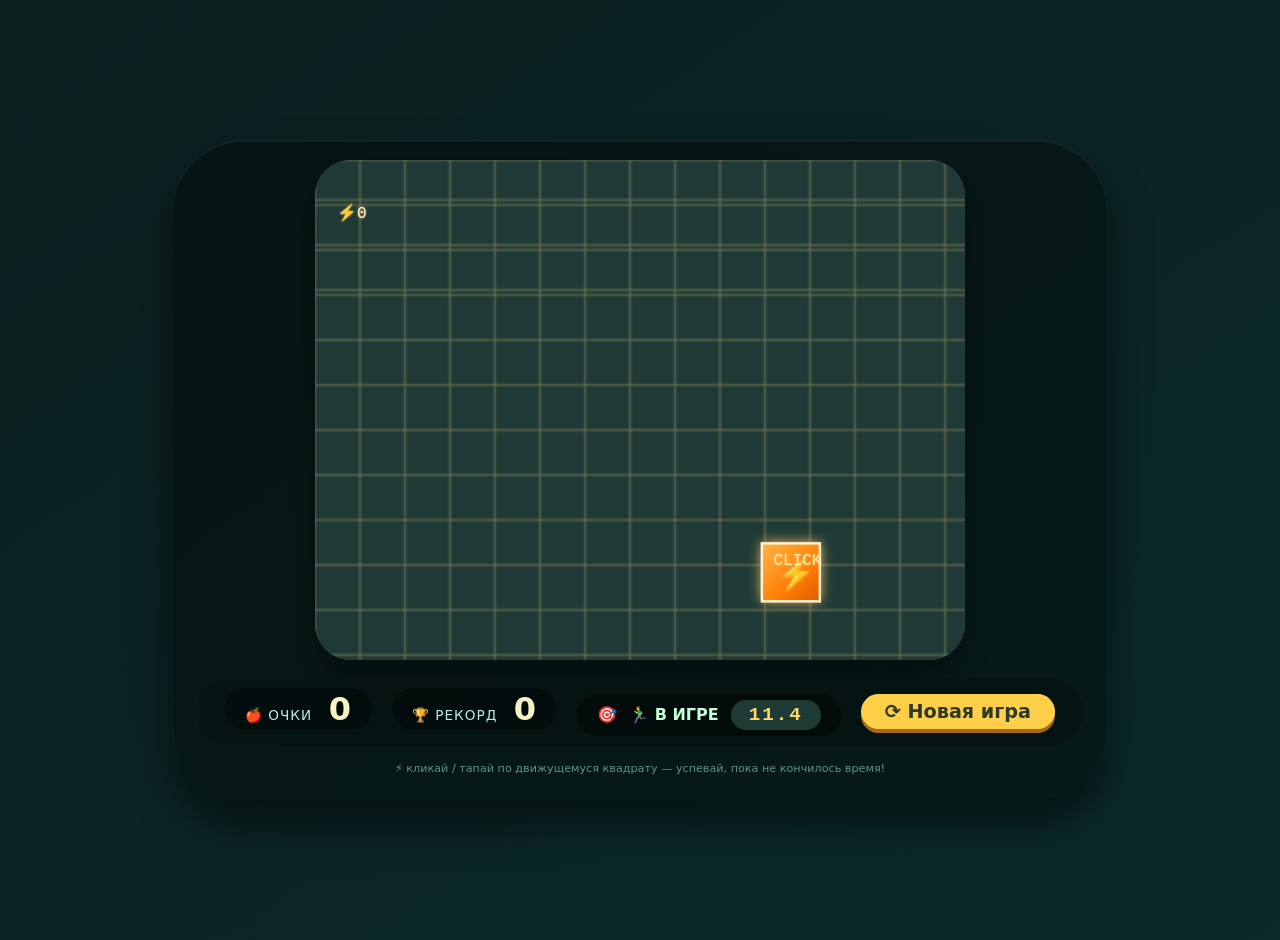
==== commit 904228e2: "add empty folder components" ====
--- a/PerevozcikovRoman/index.html
+++ b/PerevozcikovRoman/index.html
@@ -1,575 +1,575 @@
-<!DOCTYPE html>
-<html lang="ru">
-<head>
-    <meta charset="UTF-8">
-    <meta name="viewport" content="width=device-width, initial-scale=1.0, user-scalable=no">
-    <title>Квадратный охотник | Поймай квадрат</title>
-    <style>
-        * {
-            user-select: none;
-            -webkit-tap-highlight-color: transparent;
-        }
-
-        body {
-            background: linear-gradient(145deg, #0a1f1e 0%, #0c2a2a 100%);
-            min-height: 100vh;
-            display: flex;
-            justify-content: center;
-            align-items: center;
-            font-family: 'Segoe UI', 'Poppins', system-ui, -apple-system, 'Montserrat', sans-serif;
-            margin: 0;
-            padding: 20px;
-        }
-
-        .game-container {
-            background: rgba(0, 0, 0, 0.35);
-            border-radius: 72px;
-            padding: 20px 25px 25px 25px;
-            backdrop-filter: blur(4px);
-            box-shadow: 0 25px 40px rgba(0, 0, 0, 0.5), inset 0 1px 2px rgba(255, 255, 255, 0.1);
-        }
-
-        canvas {
-            display: block;
-            margin: 0 auto;
-            border-radius: 36px;
-            box-shadow: 0 20px 35px rgba(0, 0, 0, 0.4), inset 0 0 0 2px rgba(255, 255, 255, 0.2);
-            cursor: pointer;
-            background-color: #1e2f2c;
-            transition: filter 0.1s ease;
-        }
-
-        .info-panel {
-            display: flex;
-            justify-content: space-between;
-            align-items: baseline;
-            margin-top: 18px;
-            margin-bottom: 8px;
-            background: #071615cc;
-            backdrop-filter: blur(8px);
-            padding: 10px 28px;
-            border-radius: 60px;
-            gap: 20px;
-            flex-wrap: wrap;
-            justify-content: center;
-        }
-
-        .score-box, .best-box {
-            background: #00000055;
-            padding: 5px 20px;
-            border-radius: 40px;
-            font-weight: bold;
-            letter-spacing: 1px;
-        }
-
-        .score-label, .best-label {
-            font-size: 0.85rem;
-            text-transform: uppercase;
-            color: #b3f0e5;
-            font-weight: 500;
-            margin-right: 10px;
-        }
-
-        .score-value, .best-value {
-            font-size: 2rem;
-            font-weight: 800;
-            color: #f9f3c1;
-            text-shadow: 0 2px 5px #00000040;
-            line-height: 1;
-        }
-
-        button {
-            background: #ffcf4a;
-            border: none;
-            font-size: 1.2rem;
-            font-weight: bold;
-            padding: 6px 24px;
-            border-radius: 50px;
-            color: #2c3a2b;
-            cursor: pointer;
-            font-family: inherit;
-            transition: 0.15s linear;
-            box-shadow: 0 4px 0 #a56b1a;
-            transform: translateY(-2px);
-        }
-
-        button:active {
-            transform: translateY(3px);
-            box-shadow: 0 1px 0 #a56b1a;
-        }
-
-        .status {
-            background: #00000066;
-            border-radius: 60px;
-            padding: 6px 20px;
-            font-weight: 600;
-            color: #d9fffa;
-            font-size: 1rem;
-            text-align: center;
-            backdrop-filter: blur(4px);
-            display: inline-flex;
-            align-items: center;
-            gap: 12px;
-        }
-
-        .timer-badge {
-            background: #1f3b36;
-            padding: 4px 18px;
-            border-radius: 30px;
-            font-family: monospace;
-            font-size: 1.2rem;
-            font-weight: bold;
-            letter-spacing: 2px;
-            color: #ffd966;
-        }
-
-        footer {
-            font-size: 0.7rem;
-            text-align: center;
-            margin-top: 16px;
-            color: #5f9188;
-        }
-
-        @media (max-width: 550px) {
-            .game-container {
-                padding: 12px 16px 18px 16px;
-            }
-            .score-value, .best-value {
-                font-size: 1.6rem;
-            }
-            button {
-                padding: 4px 18px;
-                font-size: 1rem;
-            }
-        }
-    </style>
-</head>
-<body>
-<div>
-    <div class="game-container">
-        <canvas id="gameCanvas" width="650" height="500" style="width:100%; height:auto; max-width:650px; aspect-ratio:650/500"></canvas>
-        <div class="info-panel">
-            <div class="score-box">
-                <span class="score-label">🍎 очки</span>
-                <span class="score-value" id="scoreDisplay">0</span>
-            </div>
-            <div class="best-box">
-                <span class="best-label">🏆 рекорд</span>
-                <span class="best-value" id="bestDisplay">0</span>
-            </div>
-            <div class="status">
-                <span>🎯</span>
-                <span id="gameStateText">В ИГРЕ</span>
-                <div class="timer-badge" id="timerText">∞</div>
-            </div>
-            <button id="resetButton">⟳ Новая игра</button>
-        </div>
-        <footer>⚡ кликай / тапай по движущемуся квадрату — успевай, пока не кончилось время!</footer>
-    </div>
-</div>
-
-<script>
-    (function(){
-        // ------ НАСТРОЙКИ ------
-        const canvas = document.getElementById('gameCanvas');
-        const ctx = canvas.getContext('2d');
-
-        // Размеры канваса (фикс 650x500)
-        const CW = 650;
-        const CH = 500;
-        canvas.width = CW;
-        canvas.height = CH;
-
-        // Параметры квадрата-цели
-        const TARGET_SIZE = 58;      // пикселей (приятный крупный)
-        let targetX = CW/2 - TARGET_SIZE/2;
-        let targetY = CH/2 - TARGET_SIZE/2;
-
-        // Скорость движения (пикселей в секунду)
-        let velocityX = 180;
-        let velocityY = 180;
-
-        // Игровое состояние
-        let score = 0;
-        let bestScore = 0;
-        let timeLeft = 12.0;      // секунд
-        let gameActive = true;     // активна ли игра (false когда проигрыш или пауза? только проигрыш)
-        let animationId = null;
-        let lastTimestamp = 0;
-        let lastFrameTime = 0;
-
-        // Флаги для отскока от стен (чтобы избежать застревания)
-        let boundHug = false;
-
-        // Загружаем рекорд из localStorage
-        try {
-            const savedBest = localStorage.getItem('catchSquareBest');
-            if(savedBest !== null && !isNaN(parseInt(savedBest))) {
-                bestScore = parseInt(savedBest);
-            }
-        } catch(e) { /* тишина */ }
-        document.getElementById('bestDisplay').innerText = bestScore;
-
-        // Элементы UI
-        const scoreSpan = document.getElementById('scoreDisplay');
-        const bestSpan = document.getElementById('bestDisplay');
-        const gameStateSpan = document.getElementById('gameStateText');
-        const timerSpan = document.getElementById('timerText');
-        const resetBtn = document.getElementById('resetButton');
-
-        // ---- вспомогательные функции ----
-        function updateUI() {
-            scoreSpan.innerText = score;
-            bestSpan.innerText = bestScore;
-            if(gameActive) {
-                gameStateSpan.innerText = "🏃‍♂️ В ИГРЕ";
-                gameStateSpan.style.color = "#c3ffd8";
-            } else {
-                gameStateSpan.innerText = "💀 ИГРА ОКОНЧЕНА";
-                gameStateSpan.style.color = "#ffb794";
-            }
-            // отображение таймера: если timeLeft <= 0 или не активно – показываем 0.0
-            if(!gameActive) {
-                timerSpan.innerText = "0.0";
-            } else {
-                timerSpan.innerText = timeLeft.toFixed(1);
-            }
-        }
-
-        // сохранить рекорд, если надо
-        function updateBest() {
-            if(score > bestScore) {
-                bestScore = score;
-                bestSpan.innerText = bestScore;
-                try {
-                    localStorage.setItem('catchSquareBest', bestScore);
-                } catch(e) {}
-            }
-        }
-
-        // Проверка коллизии с мышкой / пальцем (координаты клика)
-        function checkHit(clickX, clickY) {
-            if(!gameActive) return false;
-            // попадание если точка внутри квадрата
-            if(clickX >= targetX && clickX <= targetX + TARGET_SIZE && clickY >= targetY && clickY <= targetY + TARGET_SIZE) {
-                // ПОПАДАНИЕ!
-                score++;
-                updateUI();
-                // Прибавляем время: +1.6 секунды
-                timeLeft = Math.min(timeLeft + 1.6, 15.0);  // максимальное время 15 секунд, чтобы не улетать в бесконечность
-                updateUI();
-
-                // Увеличиваем скорость на 6% (не более 480 пикселей/сек, приятный предел)
-                let newVx = velocityX * 1.06;
-                let newVy = velocityY * 1.06;
-                const MAX_SPEED = 520;
-                velocityX = Math.min(newVx, MAX_SPEED);
-                velocityY = Math.min(newVy, MAX_SPEED);
-
-                // Также маленький приятный эффект: квадрат чуть моргнет и слегка увеличим отскок (чисто визуально)
-                // Плюс, чтобы игра не застаивалась, добавляем случайный микро-сдвиг направления? нет, сохраняем направление,
-                // но если скорость очень низкая - поднимаем минимальную границу.
-                if(Math.abs(velocityX) < 100 && Math.abs(velocityY) < 100) {
-                    velocityX = velocityX > 0 ? 130 : -130;
-                    velocityY = velocityY > 0 ? 130 : -130;
-                }
-
-                // Для динамики — немного меняем направления после попадания? Нет, пусть сохраняется, но чтобы избежать "залипания" по диагонали, добавим лёгкое возмущение?
-                // но это опционально, но будет веселее: легкий случайный сдвиг вектора +/- 5% чтобы игра не была монотонной
-                let angleShift = (Math.random() - 0.5) * 0.25; // -0.125 до +0.125 радиан
-                let speed = Math.hypot(velocityX, velocityY);
-                if(speed > 0.01) {
-                    let angle = Math.atan2(velocityY, velocityX);
-                    angle += angleShift;
-                    let newSpeed = Math.min(speed, MAX_SPEED);
-                    velocityX = Math.cos(angle) * newSpeed;
-                    velocityY = Math.sin(angle) * newSpeed;
-                }
-                // дополнительный фикс минимальной скорости
-                if(Math.abs(velocityX) < 70 && Math.abs(velocityY) < 70) {
-                    if(velocityX === 0 && velocityY === 0) { velocityX=140; velocityY=130; }
-                    else if(Math.abs(velocityX) < 70) velocityX = velocityX >0 ? 85 : -85;
-                    else if(Math.abs(velocityY) < 70) velocityY = velocityY >0 ? 85 : -85;
-                }
-
-                updateBest();
-                // визуальная обратная связь: легкая вспышка канваса
-                canvas.style.filter = 'drop-shadow(0 0 6px gold) brightness(1.05)';
-                setTimeout(() => { canvas.style.filter = ''; }, 80);
-                return true;
-            }
-            return false;
-        }
-
-        // Обновление позиции по времени (deltaTime в секундах)
-        function updatePosition(deltaSec) {
-            if(!gameActive) return;
-            if(deltaSec > 0.033) deltaSec = 0.033; // ограничим максимальный шаг
-
-            // предварительное движение
-            let newX = targetX + velocityX * deltaSec;
-            let newY = targetY + velocityY * deltaSec;
-
-            // обработка столкновений со стенами с отскоком
-            let bounceX = false;
-            let bounceY = false;
-
-            // левая стена
-            if(newX < 0) {
-                newX = -newX;
-                velocityX = -velocityX;
-                bounceX = true;
-            }
-            // правая стена
-            if(newX + TARGET_SIZE > CW) {
-                let overshoot = (newX + TARGET_SIZE) - CW;
-                newX = CW - TARGET_SIZE - overshoot;
-                velocityX = -velocityX;
-                bounceX = true;
-            }
-            // верх
-            if(newY < 0) {
-                newY = -newY;
-                velocityY = -velocityY;
-                bounceY = true;
-            }
-            // низ
-            if(newY + TARGET_SIZE > CH) {
-                let overshootY = (newY + TARGET_SIZE) - CH;
-                newY = CH - TARGET_SIZE - overshootY;
-                velocityY = -velocityY;
-                bounceY = true;
-            }
-
-            // дополнительная защита от застревания (корректировка)
-            newX = Math.min(Math.max(newX, 0), CW - TARGET_SIZE);
-            newY = Math.min(Math.max(newY, 0), CH - TARGET_SIZE);
-
-            targetX = newX;
-            targetY = newY;
-
-            // легкая "анти-залипательная" коррекция, если скорость слишком мала после отскоков
-            if(bounceX && Math.abs(velocityX) < 45) {
-                velocityX = velocityX > 0 ? 95 : -95;
-            }
-            if(bounceY && Math.abs(velocityY) < 45) {
-                velocityY = velocityY > 0 ? 95 : -95;
-            }
-        }
-
-        // Обработка таймера (уменьшаем время, завершаем игру при timeLeft <= 0)
-        function updateTimer(deltaSec) {
-            if(!gameActive) return;
-            if(timeLeft <= 0) {
-                gameActive = false;
-                updateUI();
-                return;
-            }
-            timeLeft -= deltaSec;
-            if(timeLeft <= 0) {
-                timeLeft = 0;
-                gameActive = false;
-                updateUI();
-            } else {
-                updateUI();
-            }
-        }
-
-        // Сброс игры (новая игра)
-        function resetGame() {
-            gameActive = true;
-            score = 0;
-            timeLeft = 12.0;
-            // сброс скорости к базовой
-            velocityX = 180;
-            velocityY = 180;
-            // случайное начальное положение, но чтобы не перекрывать края
-            targetX = Math.random() * (CW - TARGET_SIZE - 40) + 20;
-            targetY = Math.random() * (CH - TARGET_SIZE - 40) + 20;
-            // гарант корректности
-            targetX = Math.min(Math.max(targetX, 5), CW - TARGET_SIZE - 5);
-            targetY = Math.min(Math.max(targetY, 5), CH - TARGET_SIZE - 5);
-            
-            // иногда добавим случайное направление для свежести
-            if(Math.random() > 0.5) velocityX = -velocityX;
-            if(Math.random() > 0.7) velocityY = -velocityY;
-            
-            // рекорд остаётся, но дисплей обновим
-            updateBest();  // обновит отображение лучшего (не меняет сам рекорд)
-            updateUI();
-            
-            // отрисовка сразу
-            drawCanvas();
-        }
-
-        // Рисование всех элементов
-        function drawCanvas() {
-            ctx.clearRect(0, 0, CW, CH);
-            
-            // Фон с тонкой сеткой (стиль)
-            ctx.fillStyle = "#1f3a36";
-            ctx.fillRect(0, 0, CW, CH);
-            // узоры
-            ctx.strokeStyle = "#2f5951";
-            ctx.lineWidth = 0.6;
-            for(let i = 0; i < CW; i += 45) {
-                ctx.beginPath();
-                ctx.moveTo(i, 0);
-                ctx.lineTo(i, CH);
-                ctx.stroke();
-                ctx.beginPath();
-                ctx.moveTo(0, i % CH);
-                ctx.lineTo(CW, i % CH);
-                ctx.stroke();
-            }
-            
-            // рисуем блики
-            ctx.shadowBlur = 0;
-            // главная цель - квадрат с градиентом и свечением
-            const grad = ctx.createLinearGradient(targetX, targetY, targetX+TARGET_SIZE, targetY+TARGET_SIZE);
-            grad.addColorStop(0, '#FFB347');
-            grad.addColorStop(0.6, '#FF7E05');
-            grad.addColorStop(1, '#E05A00');
-            ctx.fillStyle = grad;
-            ctx.shadowColor = "#ffbf69";
-            ctx.shadowBlur = 12;
-            ctx.fillRect(targetX, targetY, TARGET_SIZE, TARGET_SIZE);
-            ctx.shadowBlur = 0;
-            // белая кайма
-            ctx.strokeStyle = "#FFF3CF";
-            ctx.lineWidth = 2.5;
-            ctx.strokeRect(targetX, targetY, TARGET_SIZE, TARGET_SIZE);
-            // внутренний узор
-            ctx.fillStyle = "#FFE484";
-            ctx.font = `bold ${Math.floor(TARGET_SIZE * 0.5)}px "Segoe UI"`;
-            ctx.shadowBlur = 3;
-            ctx.fillText("⚡", targetX + TARGET_SIZE*0.27, targetY + TARGET_SIZE*0.7);
-            ctx.fillStyle = "#fff3b0";
-            ctx.font = `${Math.floor(TARGET_SIZE * 0.28)}px monospace`;
-            ctx.fillText("CLICK", targetX + TARGET_SIZE*0.2, targetY + TARGET_SIZE*0.38);
-            ctx.shadowBlur = 0;
-            
-            // индикатор времени / опасности
-            if(gameActive && timeLeft <= 3.0) {
-                ctx.fillStyle = "#ff0000aa";
-                ctx.beginPath();
-                ctx.rect(0, 0, CW, 8);
-                ctx.fill();
-                ctx.fillStyle = "#ffaa88";
-                ctx.font = "bold 16px monospace";
-                ctx.fillText("⚠️ СРОЧНО! ⚠️", CW-130, 25);
-            }
-            
-            // дополнительный счёт на холсте
-            ctx.font = "bold 28system-ui, 'Segoe UI'";
-            ctx.fillStyle = "#f5efcf";
-            ctx.shadowBlur = 2;
-            ctx.fillText(`⚡${score}`, 22, 58);
-            if(!gameActive) {
-                ctx.font = "800 34px system-ui";
-                ctx.fillStyle = "#FFD6A5";
-                ctx.shadowColor = "#00000080";
-                ctx.fillText("GAME OVER", CW/2-110, CH/2-40);
-                ctx.font = "18px monospace";
-                ctx.fillStyle = "#ffe1b3";
-                ctx.fillText("нажми 'Новая игра'", CW/2-95, CH/2+25);
-            }
-        }
-
-        // -------- Цикл анимации на requestAnimationFrame --------
-        let previousTime = null;
-        function gameLoop(nowMs) {
-            if(!previousTime) {
-                previousTime = nowMs;
-                requestAnimationFrame(gameLoop);
-                drawCanvas();
-                return;
-            }
-            let delta = Math.min(0.033, (nowMs - previousTime) / 1000);
-            if(delta > 0.001 && gameActive) {
-                updatePosition(delta);
-                updateTimer(delta);
-            }
-            drawCanvas();
-            previousTime = nowMs;
-            requestAnimationFrame(gameLoop);
-        }
-        
-        // ----------  Обработка кликов / тапов ----------
-        function handleCanvasClick(e) {
-            if(!gameActive) return;
-            // получить координаты относительно canvas (учитывая resize)
-            const rect = canvas.getBoundingClientRect();
-            const scaleX = canvas.width / rect.width;   // canvas intrinsic width 650 / отображаемая ширина
-            const scaleY = canvas.height / rect.height;
-            
-            let clientX, clientY;
-            if(e.touches) {
-                // touch событие
-                clientX = e.touches[0].clientX;
-                clientY = e.touches[0].clientY;
-                e.preventDefault();
-            } else {
-                clientX = e.clientX;
-                clientY = e.clientY;
-            }
-            
-            let canvasX = (clientX - rect.left) * scaleX;
-            let canvasY = (clientY - rect.top) * scaleY;
-            
-            if(canvasX >= 0 && canvasX <= CW && canvasY >= 0 && canvasY <= CH) {
-                const wasHit = checkHit(canvasX, canvasY);
-                if(wasHit) {
-                    // дополнительный микроэффект: вибрация если поддерживается (необязательно)
-                    if(navigator.vibrate) navigator.vibrate(30);
-                    // обновить рекорд при увеличении
-                    updateBest();
-                    updateUI();
-                } else {
-                    // промах - легкое наказание? Нет, промах не отнимает время, но можно сделать микро-штраф? 
-                    // По классике "поймай квадрат" безопасно, но для челленджа — уменьшим время на 0.2 секунды при промахе
-                    // (Игра становится напряжённее, но справедливо)
-                    if(gameActive) {
-                        timeLeft = Math.max(0, timeLeft - 0.2);
-                        if(timeLeft <= 0.01) {
-                            timeLeft = 0;
-                            gameActive = false;
-                            updateUI();
-                            drawCanvas();
-                        } else {
-                            updateUI();
-                            // визуальный фидбек промаха
-                            canvas.style.filter = 'brightness(0.92)';
-                            setTimeout(() => { if(canvas) canvas.style.filter = ''; }, 70);
-                        }
-                    }
-                }
-            }
-        }
-        
-        // регистрация событий мыши и тач
-        canvas.addEventListener('mousedown', handleCanvasClick);
-        canvas.addEventListener('touchstart', handleCanvasClick, {passive: false});
-        // кнопка сброса
-        resetBtn.addEventListener('click', () => {
-            resetGame();
-            // также гарантируем, что игра активна и таймер обновлён
-            gameActive = true;
-            // если игра была закончена, поднимаем флаг
-            if(timeLeft <= 0) timeLeft = 12.0;
-            updateUI();
-            drawCanvas();
-        });
-        
-        // Запуск игры с начальными значениями
-        function init() {
-            resetGame();  // устанавливает активные параметры
-            previousTime = null;
-            requestAnimationFrame(gameLoop);
-        }
-        
-        init();
-    })();
-</script>
-</body>
-</html>
+<!DOCTYPE html>
+<html lang="ru">
+<head>
+    <meta charset="UTF-8">
+    <meta name="viewport" content="width=device-width, initial-scale=1.0, user-scalable=no">
+    <title>Квадратный охотник | Поймай квадрат</title>
+    <style>
+        * {
+            user-select: none;
+            -webkit-tap-highlight-color: transparent;
+        }
+
+        body {
+            background: linear-gradient(145deg, #0a1f1e 0%, #0c2a2a 100%);
+            min-height: 100vh;
+            display: flex;
+            justify-content: center;
+            align-items: center;
+            font-family: 'Segoe UI', 'Poppins', system-ui, -apple-system, 'Montserrat', sans-serif;
+            margin: 0;
+            padding: 20px;
+        }
+
+        .game-container {
+            background: rgba(0, 0, 0, 0.35);
+            border-radius: 72px;
+            padding: 20px 25px 25px 25px;
+            backdrop-filter: blur(4px);
+            box-shadow: 0 25px 40px rgba(0, 0, 0, 0.5), inset 0 1px 2px rgba(255, 255, 255, 0.1);
+        }
+
+        canvas {
+            display: block;
+            margin: 0 auto;
+            border-radius: 36px;
+            box-shadow: 0 20px 35px rgba(0, 0, 0, 0.4), inset 0 0 0 2px rgba(255, 255, 255, 0.2);
+            cursor: pointer;
+            background-color: #1e2f2c;
+            transition: filter 0.1s ease;
+        }
+
+        .info-panel {
+            display: flex;
+            justify-content: space-between;
+            align-items: baseline;
+            margin-top: 18px;
+            margin-bottom: 8px;
+            background: #071615cc;
+            backdrop-filter: blur(8px);
+            padding: 10px 28px;
+            border-radius: 60px;
+            gap: 20px;
+            flex-wrap: wrap;
+            justify-content: center;
+        }
+
+        .score-box, .best-box {
+            background: #00000055;
+            padding: 5px 20px;
+            border-radius: 40px;
+            font-weight: bold;
+            letter-spacing: 1px;
+        }
+
+        .score-label, .best-label {
+            font-size: 0.85rem;
+            text-transform: uppercase;
+            color: #b3f0e5;
+            font-weight: 500;
+            margin-right: 10px;
+        }
+
+        .score-value, .best-value {
+            font-size: 2rem;
+            font-weight: 800;
+            color: #f9f3c1;
+            text-shadow: 0 2px 5px #00000040;
+            line-height: 1;
+        }
+
+        button {
+            background: #ffcf4a;
+            border: none;
+            font-size: 1.2rem;
+            font-weight: bold;
+            padding: 6px 24px;
+            border-radius: 50px;
+            color: #2c3a2b;
+            cursor: pointer;
+            font-family: inherit;
+            transition: 0.15s linear;
+            box-shadow: 0 4px 0 #a56b1a;
+            transform: translateY(-2px);
+        }
+
+        button:active {
+            transform: translateY(3px);
+            box-shadow: 0 1px 0 #a56b1a;
+        }
+
+        .status {
+            background: #00000066;
+            border-radius: 60px;
+            padding: 6px 20px;
+            font-weight: 600;
+            color: #d9fffa;
+            font-size: 1rem;
+            text-align: center;
+            backdrop-filter: blur(4px);
+            display: inline-flex;
+            align-items: center;
+            gap: 12px;
+        }
+
+        .timer-badge {
+            background: #1f3b36;
+            padding: 4px 18px;
+            border-radius: 30px;
+            font-family: monospace;
+            font-size: 1.2rem;
+            font-weight: bold;
+            letter-spacing: 2px;
+            color: #ffd966;
+        }
+
+        footer {
+            font-size: 0.7rem;
+            text-align: center;
+            margin-top: 16px;
+            color: #5f9188;
+        }
+
+        @media (max-width: 550px) {
+            .game-container {
+                padding: 12px 16px 18px 16px;
+            }
+            .score-value, .best-value {
+                font-size: 1.6rem;
+            }
+            button {
+                padding: 4px 18px;
+                font-size: 1rem;
+            }
+        }
+    </style>
+</head>
+<body>
+<div>
+    <div class="game-container">
+        <canvas id="gameCanvas" width="650" height="500" style="width:100%; height:auto; max-width:650px; aspect-ratio:650/500"></canvas>
+        <div class="info-panel">
+            <div class="score-box">
+                <span class="score-label">🍎 очки</span>
+                <span class="score-value" id="scoreDisplay">0</span>
+            </div>
+            <div class="best-box">
+                <span class="best-label">🏆 рекорд</span>
+                <span class="best-value" id="bestDisplay">0</span>
+            </div>
+            <div class="status">
+                <span>🎯</span>
+                <span id="gameStateText">В ИГРЕ</span>
+                <div class="timer-badge" id="timerText">∞</div>
+            </div>
+            <button id="resetButton">⟳ Новая игра</button>
+        </div>
+        <footer>⚡ кликай / тапай по движущемуся квадрату — успевай, пока не кончилось время!</footer>
+    </div>
+</div>
+
+<script>
+    (function(){
+        // ------ НАСТРОЙКИ ------
+        const canvas = document.getElementById('gameCanvas');
+        const ctx = canvas.getContext('2d');
+
+        // Размеры канваса (фикс 650x500)
+        const CW = 650;
+        const CH = 500;
+        canvas.width = CW;
+        canvas.height = CH;
+
+        // Параметры квадрата-цели
+        const TARGET_SIZE = 58;      // пикселей (приятный крупный)
+        let targetX = CW/2 - TARGET_SIZE/2;
+        let targetY = CH/2 - TARGET_SIZE/2;
+
+        // Скорость движения (пикселей в секунду)
+        let velocityX = 180;
+        let velocityY = 180;
+
+        // Игровое состояние
+        let score = 0;
+        let bestScore = 0;
+        let timeLeft = 12.0;      // секунд
+        let gameActive = true;     // активна ли игра (false когда проигрыш или пауза? только проигрыш)
+        let animationId = null;
+        let lastTimestamp = 0;
+        let lastFrameTime = 0;
+
+        // Флаги для отскока от стен (чтобы избежать застревания)
+        let boundHug = false;
+
+        // Загружаем рекорд из localStorage
+        try {
+            const savedBest = localStorage.getItem('catchSquareBest');
+            if(savedBest !== null && !isNaN(parseInt(savedBest))) {
+                bestScore = parseInt(savedBest);
+            }
+        } catch(e) { /* тишина */ }
+        document.getElementById('bestDisplay').innerText = bestScore;
+
+        // Элементы UI
+        const scoreSpan = document.getElementById('scoreDisplay');
+        const bestSpan = document.getElementById('bestDisplay');
+        const gameStateSpan = document.getElementById('gameStateText');
+        const timerSpan = document.getElementById('timerText');
+        const resetBtn = document.getElementById('resetButton');
+
+        // ---- вспомогательные функции ----
+        function updateUI() {
+            scoreSpan.innerText = score;
+            bestSpan.innerText = bestScore;
+            if(gameActive) {
+                gameStateSpan.innerText = "🏃‍♂️ В ИГРЕ";
+                gameStateSpan.style.color = "#c3ffd8";
+            } else {
+                gameStateSpan.innerText = "💀 ИГРА ОКОНЧЕНА";
+                gameStateSpan.style.color = "#ffb794";
+            }
+            // отображение таймера: если timeLeft <= 0 или не активно – показываем 0.0
+            if(!gameActive) {
+                timerSpan.innerText = "0.0";
+            } else {
+                timerSpan.innerText = timeLeft.toFixed(1);
+            }
+        }
+
+        // сохранить рекорд, если надо
+        function updateBest() {
+            if(score > bestScore) {
+                bestScore = score;
+                bestSpan.innerText = bestScore;
+                try {
+                    localStorage.setItem('catchSquareBest', bestScore);
+                } catch(e) {}
+            }
+        }
+
+        // Проверка коллизии с мышкой / пальцем (координаты клика)
+        function checkHit(clickX, clickY) {
+            if(!gameActive) return false;
+            // попадание если точка внутри квадрата
+            if(clickX >= targetX && clickX <= targetX + TARGET_SIZE && clickY >= targetY && clickY <= targetY + TARGET_SIZE) {
+                // ПОПАДАНИЕ!
+                score++;
+                updateUI();
+                // Прибавляем время: +1.6 секунды
+                timeLeft = Math.min(timeLeft + 1.6, 15.0);  // максимальное время 15 секунд, чтобы не улетать в бесконечность
+                updateUI();
+
+                // Увеличиваем скорость на 6% (не более 480 пикселей/сек, приятный предел)
+                let newVx = velocityX * 1.06;
+                let newVy = velocityY * 1.06;
+                const MAX_SPEED = 520;
+                velocityX = Math.min(newVx, MAX_SPEED);
+                velocityY = Math.min(newVy, MAX_SPEED);
+
+                // Также маленький приятный эффект: квадрат чуть моргнет и слегка увеличим отскок (чисто визуально)
+                // Плюс, чтобы игра не застаивалась, добавляем случайный микро-сдвиг направления? нет, сохраняем направление,
+                // но если скорость очень низкая - поднимаем минимальную границу.
+                if(Math.abs(velocityX) < 100 && Math.abs(velocityY) < 100) {
+                    velocityX = velocityX > 0 ? 130 : -130;
+                    velocityY = velocityY > 0 ? 130 : -130;
+                }
+
+                // Для динамики — немного меняем направления после попадания? Нет, пусть сохраняется, но чтобы избежать "залипания" по диагонали, добавим лёгкое возмущение?
+                // но это опционально, но будет веселее: легкий случайный сдвиг вектора +/- 5% чтобы игра не была монотонной
+                let angleShift = (Math.random() - 0.5) * 0.25; // -0.125 до +0.125 радиан
+                let speed = Math.hypot(velocityX, velocityY);
+                if(speed > 0.01) {
+                    let angle = Math.atan2(velocityY, velocityX);
+                    angle += angleShift;
+                    let newSpeed = Math.min(speed, MAX_SPEED);
+                    velocityX = Math.cos(angle) * newSpeed;
+                    velocityY = Math.sin(angle) * newSpeed;
+                }
+                // дополнительный фикс минимальной скорости
+                if(Math.abs(velocityX) < 70 && Math.abs(velocityY) < 70) {
+                    if(velocityX === 0 && velocityY === 0) { velocityX=140; velocityY=130; }
+                    else if(Math.abs(velocityX) < 70) velocityX = velocityX >0 ? 85 : -85;
+                    else if(Math.abs(velocityY) < 70) velocityY = velocityY >0 ? 85 : -85;
+                }
+
+                updateBest();
+                // визуальная обратная связь: легкая вспышка канваса
+                canvas.style.filter = 'drop-shadow(0 0 6px gold) brightness(1.05)';
+                setTimeout(() => { canvas.style.filter = ''; }, 80);
+                return true;
+            }
+            return false;
+        }
+
+        // Обновление позиции по времени (deltaTime в секундах)
+        function updatePosition(deltaSec) {
+            if(!gameActive) return;
+            if(deltaSec > 0.033) deltaSec = 0.033; // ограничим максимальный шаг
+
+            // предварительное движение
+            let newX = targetX + velocityX * deltaSec;
+            let newY = targetY + velocityY * deltaSec;
+
+            // обработка столкновений со стенами с отскоком
+            let bounceX = false;
+            let bounceY = false;
+
+            // левая стена
+            if(newX < 0) {
+                newX = -newX;
+                velocityX = -velocityX;
+                bounceX = true;
+            }
+            // правая стена
+            if(newX + TARGET_SIZE > CW) {
+                let overshoot = (newX + TARGET_SIZE) - CW;
+                newX = CW - TARGET_SIZE - overshoot;
+                velocityX = -velocityX;
+                bounceX = true;
+            }
+            // верх
+            if(newY < 0) {
+                newY = -newY;
+                velocityY = -velocityY;
+                bounceY = true;
+            }
+            // низ
+            if(newY + TARGET_SIZE > CH) {
+                let overshootY = (newY + TARGET_SIZE) - CH;
+                newY = CH - TARGET_SIZE - overshootY;
+                velocityY = -velocityY;
+                bounceY = true;
+            }
+
+            // дополнительная защита от застревания (корректировка)
+            newX = Math.min(Math.max(newX, 0), CW - TARGET_SIZE);
+            newY = Math.min(Math.max(newY, 0), CH - TARGET_SIZE);
+
+            targetX = newX;
+            targetY = newY;
+
+            // легкая "анти-залипательная" коррекция, если скорость слишком мала после отскоков
+            if(bounceX && Math.abs(velocityX) < 45) {
+                velocityX = velocityX > 0 ? 95 : -95;
+            }
+            if(bounceY && Math.abs(velocityY) < 45) {
+                velocityY = velocityY > 0 ? 95 : -95;
+            }
+        }
+
+        // Обработка таймера (уменьшаем время, завершаем игру при timeLeft <= 0)
+        function updateTimer(deltaSec) {
+            if(!gameActive) return;
+            if(timeLeft <= 0) {
+                gameActive = false;
+                updateUI();
+                return;
+            }
+            timeLeft -= deltaSec;
+            if(timeLeft <= 0) {
+                timeLeft = 0;
+                gameActive = false;
+                updateUI();
+            } else {
+                updateUI();
+            }
+        }
+
+        // Сброс игры (новая игра)
+        function resetGame() {
+            gameActive = true;
+            score = 0;
+            timeLeft = 12.0;
+            // сброс скорости к базовой
+            velocityX = 180;
+            velocityY = 180;
+            // случайное начальное положение, но чтобы не перекрывать края
+            targetX = Math.random() * (CW - TARGET_SIZE - 40) + 20;
+            targetY = Math.random() * (CH - TARGET_SIZE - 40) + 20;
+            // гарант корректности
+            targetX = Math.min(Math.max(targetX, 5), CW - TARGET_SIZE - 5);
+            targetY = Math.min(Math.max(targetY, 5), CH - TARGET_SIZE - 5);
+            
+            // иногда добавим случайное направление для свежести
+            if(Math.random() > 0.5) velocityX = -velocityX;
+            if(Math.random() > 0.7) velocityY = -velocityY;
+            
+            // рекорд остаётся, но дисплей обновим
+            updateBest();  // обновит отображение лучшего (не меняет сам рекорд)
+            updateUI();
+            
+            // отрисовка сразу
+            drawCanvas();
+        }
+
+        // Рисование всех элементов
+        function drawCanvas() {
+            ctx.clearRect(0, 0, CW, CH);
+            
+            // Фон с тонкой сеткой (стиль)
+            ctx.fillStyle = "#1f3a36";
+            ctx.fillRect(0, 0, CW, CH);
+            // узоры
+            ctx.strokeStyle = "#2f5951";
+            ctx.lineWidth = 0.6;
+            for(let i = 0; i < CW; i += 45) {
+                ctx.beginPath();
+                ctx.moveTo(i, 0);
+                ctx.lineTo(i, CH);
+                ctx.stroke();
+                ctx.beginPath();
+                ctx.moveTo(0, i % CH);
+                ctx.lineTo(CW, i % CH);
+                ctx.stroke();
+            }
+            
+            // рисуем блики
+            ctx.shadowBlur = 0;
+            // главная цель - квадрат с градиентом и свечением
+            const grad = ctx.createLinearGradient(targetX, targetY, targetX+TARGET_SIZE, targetY+TARGET_SIZE);
+            grad.addColorStop(0, '#FFB347');
+            grad.addColorStop(0.6, '#FF7E05');
+            grad.addColorStop(1, '#E05A00');
+            ctx.fillStyle = grad;
+            ctx.shadowColor = "#ffbf69";
+            ctx.shadowBlur = 12;
+            ctx.fillRect(targetX, targetY, TARGET_SIZE, TARGET_SIZE);
+            ctx.shadowBlur = 0;
+            // белая кайма
+            ctx.strokeStyle = "#FFF3CF";
+            ctx.lineWidth = 2.5;
+            ctx.strokeRect(targetX, targetY, TARGET_SIZE, TARGET_SIZE);
+            // внутренний узор
+            ctx.fillStyle = "#FFE484";
+            ctx.font = `bold ${Math.floor(TARGET_SIZE * 0.5)}px "Segoe UI"`;
+            ctx.shadowBlur = 3;
+            ctx.fillText("⚡", targetX + TARGET_SIZE*0.27, targetY + TARGET_SIZE*0.7);
+            ctx.fillStyle = "#fff3b0";
+            ctx.font = `${Math.floor(TARGET_SIZE * 0.28)}px monospace`;
+            ctx.fillText("CLICK", targetX + TARGET_SIZE*0.2, targetY + TARGET_SIZE*0.38);
+            ctx.shadowBlur = 0;
+            
+            // индикатор времени / опасности
+            if(gameActive && timeLeft <= 3.0) {
+                ctx.fillStyle = "#ff0000aa";
+                ctx.beginPath();
+                ctx.rect(0, 0, CW, 8);
+                ctx.fill();
+                ctx.fillStyle = "#ffaa88";
+                ctx.font = "bold 16px monospace";
+                ctx.fillText("⚠️ СРОЧНО! ⚠️", CW-130, 25);
+            }
+            
+            // дополнительный счёт на холсте
+            ctx.font = "bold 28system-ui, 'Segoe UI'";
+            ctx.fillStyle = "#f5efcf";
+            ctx.shadowBlur = 2;
+            ctx.fillText(`⚡${score}`, 22, 58);
+            if(!gameActive) {
+                ctx.font = "800 34px system-ui";
+                ctx.fillStyle = "#FFD6A5";
+                ctx.shadowColor = "#00000080";
+                ctx.fillText("GAME OVER", CW/2-110, CH/2-40);
+                ctx.font = "18px monospace";
+                ctx.fillStyle = "#ffe1b3";
+                ctx.fillText("нажми 'Новая игра'", CW/2-95, CH/2+25);
+            }
+        }
+
+        // -------- Цикл анимации на requestAnimationFrame --------
+        let previousTime = null;
+        function gameLoop(nowMs) {
+            if(!previousTime) {
+                previousTime = nowMs;
+                requestAnimationFrame(gameLoop);
+                drawCanvas();
+                return;
+            }
+            let delta = Math.min(0.033, (nowMs - previousTime) / 1000);
+            if(delta > 0.001 && gameActive) {
+                updatePosition(delta);
+                updateTimer(delta);
+            }
+            drawCanvas();
+            previousTime = nowMs;
+            requestAnimationFrame(gameLoop);
+        }
+        
+        // ----------  Обработка кликов / тапов ----------
+        function handleCanvasClick(e) {
+            if(!gameActive) return;
+            // получить координаты относительно canvas (учитывая resize)
+            const rect = canvas.getBoundingClientRect();
+            const scaleX = canvas.width / rect.width;   // canvas intrinsic width 650 / отображаемая ширина
+            const scaleY = canvas.height / rect.height;
+            
+            let clientX, clientY;
+            if(e.touches) {
+                // touch событие
+                clientX = e.touches[0].clientX;
+                clientY = e.touches[0].clientY;
+                e.preventDefault();
+            } else {
+                clientX = e.clientX;
+                clientY = e.clientY;
+            }
+            
+            let canvasX = (clientX - rect.left) * scaleX;
+            let canvasY = (clientY - rect.top) * scaleY;
+            
+            if(canvasX >= 0 && canvasX <= CW && canvasY >= 0 && canvasY <= CH) {
+                const wasHit = checkHit(canvasX, canvasY);
+                if(wasHit) {
+                    // дополнительный микроэффект: вибрация если поддерживается (необязательно)
+                    if(navigator.vibrate) navigator.vibrate(30);
+                    // обновить рекорд при увеличении
+                    updateBest();
+                    updateUI();
+                } else {
+                    // промах - легкое наказание? Нет, промах не отнимает время, но можно сделать микро-штраф? 
+                    // По классике "поймай квадрат" безопасно, но для челленджа — уменьшим время на 0.2 секунды при промахе
+                    // (Игра становится напряжённее, но справедливо)
+                    if(gameActive) {
+                        timeLeft = Math.max(0, timeLeft - 0.2);
+                        if(timeLeft <= 0.01) {
+                            timeLeft = 0;
+                            gameActive = false;
+                            updateUI();
+                            drawCanvas();
+                        } else {
+                            updateUI();
+                            // визуальный фидбек промаха
+                            canvas.style.filter = 'brightness(0.92)';
+                            setTimeout(() => { if(canvas) canvas.style.filter = ''; }, 70);
+                        }
+                    }
+                }
+            }
+        }
+        
+        // регистрация событий мыши и тач
+        canvas.addEventListener('mousedown', handleCanvasClick);
+        canvas.addEventListener('touchstart', handleCanvasClick, {passive: false});
+        // кнопка сброса
+        resetBtn.addEventListener('click', () => {
+            resetGame();
+            // также гарантируем, что игра активна и таймер обновлён
+            gameActive = true;
+            // если игра была закончена, поднимаем флаг
+            if(timeLeft <= 0) timeLeft = 12.0;
+            updateUI();
+            drawCanvas();
+        });
+        
+        // Запуск игры с начальными значениями
+        function init() {
+            resetGame();  // устанавливает активные параметры
+            previousTime = null;
+            requestAnimationFrame(gameLoop);
+        }
+        
+        init();
+    })();
+</script>
+</body>
+</html>
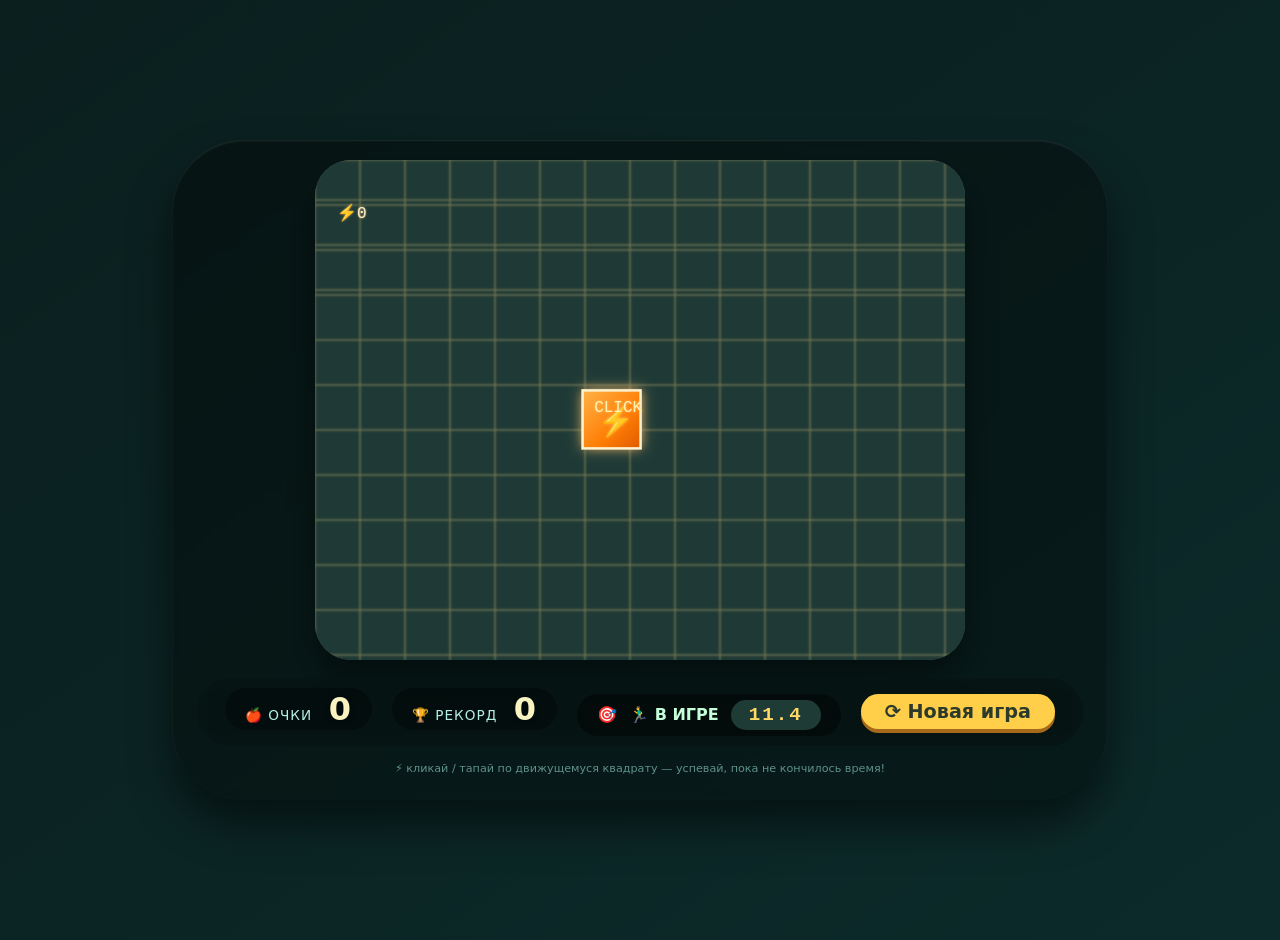
==== commit 03d7c60e: "Merge pull request #14 from Rafinad/R0man1010-patch-2 Create index.html" ====
--- a/PerevozcikovRoman/index.html
+++ b/PerevozcikovRoman/index.html
@@ -1,575 +1,575 @@
-<!DOCTYPE html>
-<html lang="ru">
-<head>
-    <meta charset="UTF-8">
-    <meta name="viewport" content="width=device-width, initial-scale=1.0, user-scalable=no">
-    <title>Квадратный охотник | Поймай квадрат</title>
-    <style>
-        * {
-            user-select: none;
-            -webkit-tap-highlight-color: transparent;
-        }
-
-        body {
-            background: linear-gradient(145deg, #0a1f1e 0%, #0c2a2a 100%);
-            min-height: 100vh;
-            display: flex;
-            justify-content: center;
-            align-items: center;
-            font-family: 'Segoe UI', 'Poppins', system-ui, -apple-system, 'Montserrat', sans-serif;
-            margin: 0;
-            padding: 20px;
-        }
-
-        .game-container {
-            background: rgba(0, 0, 0, 0.35);
-            border-radius: 72px;
-            padding: 20px 25px 25px 25px;
-            backdrop-filter: blur(4px);
-            box-shadow: 0 25px 40px rgba(0, 0, 0, 0.5), inset 0 1px 2px rgba(255, 255, 255, 0.1);
-        }
-
-        canvas {
-            display: block;
-            margin: 0 auto;
-            border-radius: 36px;
-            box-shadow: 0 20px 35px rgba(0, 0, 0, 0.4), inset 0 0 0 2px rgba(255, 255, 255, 0.2);
-            cursor: pointer;
-            background-color: #1e2f2c;
-            transition: filter 0.1s ease;
-        }
-
-        .info-panel {
-            display: flex;
-            justify-content: space-between;
-            align-items: baseline;
-            margin-top: 18px;
-            margin-bottom: 8px;
-            background: #071615cc;
-            backdrop-filter: blur(8px);
-            padding: 10px 28px;
-            border-radius: 60px;
-            gap: 20px;
-            flex-wrap: wrap;
-            justify-content: center;
-        }
-
-        .score-box, .best-box {
-            background: #00000055;
-            padding: 5px 20px;
-            border-radius: 40px;
-            font-weight: bold;
-            letter-spacing: 1px;
-        }
-
-        .score-label, .best-label {
-            font-size: 0.85rem;
-            text-transform: uppercase;
-            color: #b3f0e5;
-            font-weight: 500;
-            margin-right: 10px;
-        }
-
-        .score-value, .best-value {
-            font-size: 2rem;
-            font-weight: 800;
-            color: #f9f3c1;
-            text-shadow: 0 2px 5px #00000040;
-            line-height: 1;
-        }
-
-        button {
-            background: #ffcf4a;
-            border: none;
-            font-size: 1.2rem;
-            font-weight: bold;
-            padding: 6px 24px;
-            border-radius: 50px;
-            color: #2c3a2b;
-            cursor: pointer;
-            font-family: inherit;
-            transition: 0.15s linear;
-            box-shadow: 0 4px 0 #a56b1a;
-            transform: translateY(-2px);
-        }
-
-        button:active {
-            transform: translateY(3px);
-            box-shadow: 0 1px 0 #a56b1a;
-        }
-
-        .status {
-            background: #00000066;
-            border-radius: 60px;
-            padding: 6px 20px;
-            font-weight: 600;
-            color: #d9fffa;
-            font-size: 1rem;
-            text-align: center;
-            backdrop-filter: blur(4px);
-            display: inline-flex;
-            align-items: center;
-            gap: 12px;
-        }
-
-        .timer-badge {
-            background: #1f3b36;
-            padding: 4px 18px;
-            border-radius: 30px;
-            font-family: monospace;
-            font-size: 1.2rem;
-            font-weight: bold;
-            letter-spacing: 2px;
-            color: #ffd966;
-        }
-
-        footer {
-            font-size: 0.7rem;
-            text-align: center;
-            margin-top: 16px;
-            color: #5f9188;
-        }
-
-        @media (max-width: 550px) {
-            .game-container {
-                padding: 12px 16px 18px 16px;
-            }
-            .score-value, .best-value {
-                font-size: 1.6rem;
-            }
-            button {
-                padding: 4px 18px;
-                font-size: 1rem;
-            }
-        }
-    </style>
-</head>
-<body>
-<div>
-    <div class="game-container">
-        <canvas id="gameCanvas" width="650" height="500" style="width:100%; height:auto; max-width:650px; aspect-ratio:650/500"></canvas>
-        <div class="info-panel">
-            <div class="score-box">
-                <span class="score-label">🍎 очки</span>
-                <span class="score-value" id="scoreDisplay">0</span>
-            </div>
-            <div class="best-box">
-                <span class="best-label">🏆 рекорд</span>
-                <span class="best-value" id="bestDisplay">0</span>
-            </div>
-            <div class="status">
-                <span>🎯</span>
-                <span id="gameStateText">В ИГРЕ</span>
-                <div class="timer-badge" id="timerText">∞</div>
-            </div>
-            <button id="resetButton">⟳ Новая игра</button>
-        </div>
-        <footer>⚡ кликай / тапай по движущемуся квадрату — успевай, пока не кончилось время!</footer>
-    </div>
-</div>
-
-<script>
-    (function(){
-        // ------ НАСТРОЙКИ ------
-        const canvas = document.getElementById('gameCanvas');
-        const ctx = canvas.getContext('2d');
-
-        // Размеры канваса (фикс 650x500)
-        const CW = 650;
-        const CH = 500;
-        canvas.width = CW;
-        canvas.height = CH;
-
-        // Параметры квадрата-цели
-        const TARGET_SIZE = 58;      // пикселей (приятный крупный)
-        let targetX = CW/2 - TARGET_SIZE/2;
-        let targetY = CH/2 - TARGET_SIZE/2;
-
-        // Скорость движения (пикселей в секунду)
-        let velocityX = 180;
-        let velocityY = 180;
-
-        // Игровое состояние
-        let score = 0;
-        let bestScore = 0;
-        let timeLeft = 12.0;      // секунд
-        let gameActive = true;     // активна ли игра (false когда проигрыш или пауза? только проигрыш)
-        let animationId = null;
-        let lastTimestamp = 0;
-        let lastFrameTime = 0;
-
-        // Флаги для отскока от стен (чтобы избежать застревания)
-        let boundHug = false;
-
-        // Загружаем рекорд из localStorage
-        try {
-            const savedBest = localStorage.getItem('catchSquareBest');
-            if(savedBest !== null && !isNaN(parseInt(savedBest))) {
-                bestScore = parseInt(savedBest);
-            }
-        } catch(e) { /* тишина */ }
-        document.getElementById('bestDisplay').innerText = bestScore;
-
-        // Элементы UI
-        const scoreSpan = document.getElementById('scoreDisplay');
-        const bestSpan = document.getElementById('bestDisplay');
-        const gameStateSpan = document.getElementById('gameStateText');
-        const timerSpan = document.getElementById('timerText');
-        const resetBtn = document.getElementById('resetButton');
-
-        // ---- вспомогательные функции ----
-        function updateUI() {
-            scoreSpan.innerText = score;
-            bestSpan.innerText = bestScore;
-            if(gameActive) {
-                gameStateSpan.innerText = "🏃‍♂️ В ИГРЕ";
-                gameStateSpan.style.color = "#c3ffd8";
-            } else {
-                gameStateSpan.innerText = "💀 ИГРА ОКОНЧЕНА";
-                gameStateSpan.style.color = "#ffb794";
-            }
-            // отображение таймера: если timeLeft <= 0 или не активно – показываем 0.0
-            if(!gameActive) {
-                timerSpan.innerText = "0.0";
-            } else {
-                timerSpan.innerText = timeLeft.toFixed(1);
-            }
-        }
-
-        // сохранить рекорд, если надо
-        function updateBest() {
-            if(score > bestScore) {
-                bestScore = score;
-                bestSpan.innerText = bestScore;
-                try {
-                    localStorage.setItem('catchSquareBest', bestScore);
-                } catch(e) {}
-            }
-        }
-
-        // Проверка коллизии с мышкой / пальцем (координаты клика)
-        function checkHit(clickX, clickY) {
-            if(!gameActive) return false;
-            // попадание если точка внутри квадрата
-            if(clickX >= targetX && clickX <= targetX + TARGET_SIZE && clickY >= targetY && clickY <= targetY + TARGET_SIZE) {
-                // ПОПАДАНИЕ!
-                score++;
-                updateUI();
-                // Прибавляем время: +1.6 секунды
-                timeLeft = Math.min(timeLeft + 1.6, 15.0);  // максимальное время 15 секунд, чтобы не улетать в бесконечность
-                updateUI();
-
-                // Увеличиваем скорость на 6% (не более 480 пикселей/сек, приятный предел)
-                let newVx = velocityX * 1.06;
-                let newVy = velocityY * 1.06;
-                const MAX_SPEED = 520;
-                velocityX = Math.min(newVx, MAX_SPEED);
-                velocityY = Math.min(newVy, MAX_SPEED);
-
-                // Также маленький приятный эффект: квадрат чуть моргнет и слегка увеличим отскок (чисто визуально)
-                // Плюс, чтобы игра не застаивалась, добавляем случайный микро-сдвиг направления? нет, сохраняем направление,
-                // но если скорость очень низкая - поднимаем минимальную границу.
-                if(Math.abs(velocityX) < 100 && Math.abs(velocityY) < 100) {
-                    velocityX = velocityX > 0 ? 130 : -130;
-                    velocityY = velocityY > 0 ? 130 : -130;
-                }
-
-                // Для динамики — немного меняем направления после попадания? Нет, пусть сохраняется, но чтобы избежать "залипания" по диагонали, добавим лёгкое возмущение?
-                // но это опционально, но будет веселее: легкий случайный сдвиг вектора +/- 5% чтобы игра не была монотонной
-                let angleShift = (Math.random() - 0.5) * 0.25; // -0.125 до +0.125 радиан
-                let speed = Math.hypot(velocityX, velocityY);
-                if(speed > 0.01) {
-                    let angle = Math.atan2(velocityY, velocityX);
-                    angle += angleShift;
-                    let newSpeed = Math.min(speed, MAX_SPEED);
-                    velocityX = Math.cos(angle) * newSpeed;
-                    velocityY = Math.sin(angle) * newSpeed;
-                }
-                // дополнительный фикс минимальной скорости
-                if(Math.abs(velocityX) < 70 && Math.abs(velocityY) < 70) {
-                    if(velocityX === 0 && velocityY === 0) { velocityX=140; velocityY=130; }
-                    else if(Math.abs(velocityX) < 70) velocityX = velocityX >0 ? 85 : -85;
-                    else if(Math.abs(velocityY) < 70) velocityY = velocityY >0 ? 85 : -85;
-                }
-
-                updateBest();
-                // визуальная обратная связь: легкая вспышка канваса
-                canvas.style.filter = 'drop-shadow(0 0 6px gold) brightness(1.05)';
-                setTimeout(() => { canvas.style.filter = ''; }, 80);
-                return true;
-            }
-            return false;
-        }
-
-        // Обновление позиции по времени (deltaTime в секундах)
-        function updatePosition(deltaSec) {
-            if(!gameActive) return;
-            if(deltaSec > 0.033) deltaSec = 0.033; // ограничим максимальный шаг
-
-            // предварительное движение
-            let newX = targetX + velocityX * deltaSec;
-            let newY = targetY + velocityY * deltaSec;
-
-            // обработка столкновений со стенами с отскоком
-            let bounceX = false;
-            let bounceY = false;
-
-            // левая стена
-            if(newX < 0) {
-                newX = -newX;
-                velocityX = -velocityX;
-                bounceX = true;
-            }
-            // правая стена
-            if(newX + TARGET_SIZE > CW) {
-                let overshoot = (newX + TARGET_SIZE) - CW;
-                newX = CW - TARGET_SIZE - overshoot;
-                velocityX = -velocityX;
-                bounceX = true;
-            }
-            // верх
-            if(newY < 0) {
-                newY = -newY;
-                velocityY = -velocityY;
-                bounceY = true;
-            }
-            // низ
-            if(newY + TARGET_SIZE > CH) {
-                let overshootY = (newY + TARGET_SIZE) - CH;
-                newY = CH - TARGET_SIZE - overshootY;
-                velocityY = -velocityY;
-                bounceY = true;
-            }
-
-            // дополнительная защита от застревания (корректировка)
-            newX = Math.min(Math.max(newX, 0), CW - TARGET_SIZE);
-            newY = Math.min(Math.max(newY, 0), CH - TARGET_SIZE);
-
-            targetX = newX;
-            targetY = newY;
-
-            // легкая "анти-залипательная" коррекция, если скорость слишком мала после отскоков
-            if(bounceX && Math.abs(velocityX) < 45) {
-                velocityX = velocityX > 0 ? 95 : -95;
-            }
-            if(bounceY && Math.abs(velocityY) < 45) {
-                velocityY = velocityY > 0 ? 95 : -95;
-            }
-        }
-
-        // Обработка таймера (уменьшаем время, завершаем игру при timeLeft <= 0)
-        function updateTimer(deltaSec) {
-            if(!gameActive) return;
-            if(timeLeft <= 0) {
-                gameActive = false;
-                updateUI();
-                return;
-            }
-            timeLeft -= deltaSec;
-            if(timeLeft <= 0) {
-                timeLeft = 0;
-                gameActive = false;
-                updateUI();
-            } else {
-                updateUI();
-            }
-        }
-
-        // Сброс игры (новая игра)
-        function resetGame() {
-            gameActive = true;
-            score = 0;
-            timeLeft = 12.0;
-            // сброс скорости к базовой
-            velocityX = 180;
-            velocityY = 180;
-            // случайное начальное положение, но чтобы не перекрывать края
-            targetX = Math.random() * (CW - TARGET_SIZE - 40) + 20;
-            targetY = Math.random() * (CH - TARGET_SIZE - 40) + 20;
-            // гарант корректности
-            targetX = Math.min(Math.max(targetX, 5), CW - TARGET_SIZE - 5);
-            targetY = Math.min(Math.max(targetY, 5), CH - TARGET_SIZE - 5);
-            
-            // иногда добавим случайное направление для свежести
-            if(Math.random() > 0.5) velocityX = -velocityX;
-            if(Math.random() > 0.7) velocityY = -velocityY;
-            
-            // рекорд остаётся, но дисплей обновим
-            updateBest();  // обновит отображение лучшего (не меняет сам рекорд)
-            updateUI();
-            
-            // отрисовка сразу
-            drawCanvas();
-        }
-
-        // Рисование всех элементов
-        function drawCanvas() {
-            ctx.clearRect(0, 0, CW, CH);
-            
-            // Фон с тонкой сеткой (стиль)
-            ctx.fillStyle = "#1f3a36";
-            ctx.fillRect(0, 0, CW, CH);
-            // узоры
-            ctx.strokeStyle = "#2f5951";
-            ctx.lineWidth = 0.6;
-            for(let i = 0; i < CW; i += 45) {
-                ctx.beginPath();
-                ctx.moveTo(i, 0);
-                ctx.lineTo(i, CH);
-                ctx.stroke();
-                ctx.beginPath();
-                ctx.moveTo(0, i % CH);
-                ctx.lineTo(CW, i % CH);
-                ctx.stroke();
-            }
-            
-            // рисуем блики
-            ctx.shadowBlur = 0;
-            // главная цель - квадрат с градиентом и свечением
-            const grad = ctx.createLinearGradient(targetX, targetY, targetX+TARGET_SIZE, targetY+TARGET_SIZE);
-            grad.addColorStop(0, '#FFB347');
-            grad.addColorStop(0.6, '#FF7E05');
-            grad.addColorStop(1, '#E05A00');
-            ctx.fillStyle = grad;
-            ctx.shadowColor = "#ffbf69";
-            ctx.shadowBlur = 12;
-            ctx.fillRect(targetX, targetY, TARGET_SIZE, TARGET_SIZE);
-            ctx.shadowBlur = 0;
-            // белая кайма
-            ctx.strokeStyle = "#FFF3CF";
-            ctx.lineWidth = 2.5;
-            ctx.strokeRect(targetX, targetY, TARGET_SIZE, TARGET_SIZE);
-            // внутренний узор
-            ctx.fillStyle = "#FFE484";
-            ctx.font = `bold ${Math.floor(TARGET_SIZE * 0.5)}px "Segoe UI"`;
-            ctx.shadowBlur = 3;
-            ctx.fillText("⚡", targetX + TARGET_SIZE*0.27, targetY + TARGET_SIZE*0.7);
-            ctx.fillStyle = "#fff3b0";
-            ctx.font = `${Math.floor(TARGET_SIZE * 0.28)}px monospace`;
-            ctx.fillText("CLICK", targetX + TARGET_SIZE*0.2, targetY + TARGET_SIZE*0.38);
-            ctx.shadowBlur = 0;
-            
-            // индикатор времени / опасности
-            if(gameActive && timeLeft <= 3.0) {
-                ctx.fillStyle = "#ff0000aa";
-                ctx.beginPath();
-                ctx.rect(0, 0, CW, 8);
-                ctx.fill();
-                ctx.fillStyle = "#ffaa88";
-                ctx.font = "bold 16px monospace";
-                ctx.fillText("⚠️ СРОЧНО! ⚠️", CW-130, 25);
-            }
-            
-            // дополнительный счёт на холсте
-            ctx.font = "bold 28system-ui, 'Segoe UI'";
-            ctx.fillStyle = "#f5efcf";
-            ctx.shadowBlur = 2;
-            ctx.fillText(`⚡${score}`, 22, 58);
-            if(!gameActive) {
-                ctx.font = "800 34px system-ui";
-                ctx.fillStyle = "#FFD6A5";
-                ctx.shadowColor = "#00000080";
-                ctx.fillText("GAME OVER", CW/2-110, CH/2-40);
-                ctx.font = "18px monospace";
-                ctx.fillStyle = "#ffe1b3";
-                ctx.fillText("нажми 'Новая игра'", CW/2-95, CH/2+25);
-            }
-        }
-
-        // -------- Цикл анимации на requestAnimationFrame --------
-        let previousTime = null;
-        function gameLoop(nowMs) {
-            if(!previousTime) {
-                previousTime = nowMs;
-                requestAnimationFrame(gameLoop);
-                drawCanvas();
-                return;
-            }
-            let delta = Math.min(0.033, (nowMs - previousTime) / 1000);
-            if(delta > 0.001 && gameActive) {
-                updatePosition(delta);
-                updateTimer(delta);
-            }
-            drawCanvas();
-            previousTime = nowMs;
-            requestAnimationFrame(gameLoop);
-        }
-        
-        // ----------  Обработка кликов / тапов ----------
-        function handleCanvasClick(e) {
-            if(!gameActive) return;
-            // получить координаты относительно canvas (учитывая resize)
-            const rect = canvas.getBoundingClientRect();
-            const scaleX = canvas.width / rect.width;   // canvas intrinsic width 650 / отображаемая ширина
-            const scaleY = canvas.height / rect.height;
-            
-            let clientX, clientY;
-            if(e.touches) {
-                // touch событие
-                clientX = e.touches[0].clientX;
-                clientY = e.touches[0].clientY;
-                e.preventDefault();
-            } else {
-                clientX = e.clientX;
-                clientY = e.clientY;
-            }
-            
-            let canvasX = (clientX - rect.left) * scaleX;
-            let canvasY = (clientY - rect.top) * scaleY;
-            
-            if(canvasX >= 0 && canvasX <= CW && canvasY >= 0 && canvasY <= CH) {
-                const wasHit = checkHit(canvasX, canvasY);
-                if(wasHit) {
-                    // дополнительный микроэффект: вибрация если поддерживается (необязательно)
-                    if(navigator.vibrate) navigator.vibrate(30);
-                    // обновить рекорд при увеличении
-                    updateBest();
-                    updateUI();
-                } else {
-                    // промах - легкое наказание? Нет, промах не отнимает время, но можно сделать микро-штраф? 
-                    // По классике "поймай квадрат" безопасно, но для челленджа — уменьшим время на 0.2 секунды при промахе
-                    // (Игра становится напряжённее, но справедливо)
-                    if(gameActive) {
-                        timeLeft = Math.max(0, timeLeft - 0.2);
-                        if(timeLeft <= 0.01) {
-                            timeLeft = 0;
-                            gameActive = false;
-                            updateUI();
-                            drawCanvas();
-                        } else {
-                            updateUI();
-                            // визуальный фидбек промаха
-                            canvas.style.filter = 'brightness(0.92)';
-                            setTimeout(() => { if(canvas) canvas.style.filter = ''; }, 70);
-                        }
-                    }
-                }
-            }
-        }
-        
-        // регистрация событий мыши и тач
-        canvas.addEventListener('mousedown', handleCanvasClick);
-        canvas.addEventListener('touchstart', handleCanvasClick, {passive: false});
-        // кнопка сброса
-        resetBtn.addEventListener('click', () => {
-            resetGame();
-            // также гарантируем, что игра активна и таймер обновлён
-            gameActive = true;
-            // если игра была закончена, поднимаем флаг
-            if(timeLeft <= 0) timeLeft = 12.0;
-            updateUI();
-            drawCanvas();
-        });
-        
-        // Запуск игры с начальными значениями
-        function init() {
-            resetGame();  // устанавливает активные параметры
-            previousTime = null;
-            requestAnimationFrame(gameLoop);
-        }
-        
-        init();
-    })();
-</script>
-</body>
-</html>+<!DOCTYPE html>
+<html lang="ru">
+<head>
+    <meta charset="UTF-8">
+    <meta name="viewport" content="width=device-width, initial-scale=1.0, user-scalable=no">
+    <title>Квадратный охотник | Поймай квадрат</title>
+    <style>
+        * {
+            user-select: none;
+            -webkit-tap-highlight-color: transparent;
+        }
+
+        body {
+            background: linear-gradient(145deg, #0a1f1e 0%, #0c2a2a 100%);
+            min-height: 100vh;
+            display: flex;
+            justify-content: center;
+            align-items: center;
+            font-family: 'Segoe UI', 'Poppins', system-ui, -apple-system, 'Montserrat', sans-serif;
+            margin: 0;
+            padding: 20px;
+        }
+
+        .game-container {
+            background: rgba(0, 0, 0, 0.35);
+            border-radius: 72px;
+            padding: 20px 25px 25px 25px;
+            backdrop-filter: blur(4px);
+            box-shadow: 0 25px 40px rgba(0, 0, 0, 0.5), inset 0 1px 2px rgba(255, 255, 255, 0.1);
+        }
+
+        canvas {
+            display: block;
+            margin: 0 auto;
+            border-radius: 36px;
+            box-shadow: 0 20px 35px rgba(0, 0, 0, 0.4), inset 0 0 0 2px rgba(255, 255, 255, 0.2);
+            cursor: pointer;
+            background-color: #1e2f2c;
+            transition: filter 0.1s ease;
+        }
+
+        .info-panel {
+            display: flex;
+            justify-content: space-between;
+            align-items: baseline;
+            margin-top: 18px;
+            margin-bottom: 8px;
+            background: #071615cc;
+            backdrop-filter: blur(8px);
+            padding: 10px 28px;
+            border-radius: 60px;
+            gap: 20px;
+            flex-wrap: wrap;
+            justify-content: center;
+        }
+
+        .score-box, .best-box {
+            background: #00000055;
+            padding: 5px 20px;
+            border-radius: 40px;
+            font-weight: bold;
+            letter-spacing: 1px;
+        }
+
+        .score-label, .best-label {
+            font-size: 0.85rem;
+            text-transform: uppercase;
+            color: #b3f0e5;
+            font-weight: 500;
+            margin-right: 10px;
+        }
+
+        .score-value, .best-value {
+            font-size: 2rem;
+            font-weight: 800;
+            color: #f9f3c1;
+            text-shadow: 0 2px 5px #00000040;
+            line-height: 1;
+        }
+
+        button {
+            background: #ffcf4a;
+            border: none;
+            font-size: 1.2rem;
+            font-weight: bold;
+            padding: 6px 24px;
+            border-radius: 50px;
+            color: #2c3a2b;
+            cursor: pointer;
+            font-family: inherit;
+            transition: 0.15s linear;
+            box-shadow: 0 4px 0 #a56b1a;
+            transform: translateY(-2px);
+        }
+
+        button:active {
+            transform: translateY(3px);
+            box-shadow: 0 1px 0 #a56b1a;
+        }
+
+        .status {
+            background: #00000066;
+            border-radius: 60px;
+            padding: 6px 20px;
+            font-weight: 600;
+            color: #d9fffa;
+            font-size: 1rem;
+            text-align: center;
+            backdrop-filter: blur(4px);
+            display: inline-flex;
+            align-items: center;
+            gap: 12px;
+        }
+
+        .timer-badge {
+            background: #1f3b36;
+            padding: 4px 18px;
+            border-radius: 30px;
+            font-family: monospace;
+            font-size: 1.2rem;
+            font-weight: bold;
+            letter-spacing: 2px;
+            color: #ffd966;
+        }
+
+        footer {
+            font-size: 0.7rem;
+            text-align: center;
+            margin-top: 16px;
+            color: #5f9188;
+        }
+
+        @media (max-width: 550px) {
+            .game-container {
+                padding: 12px 16px 18px 16px;
+            }
+            .score-value, .best-value {
+                font-size: 1.6rem;
+            }
+            button {
+                padding: 4px 18px;
+                font-size: 1rem;
+            }
+        }
+    </style>
+</head>
+<body>
+<div>
+    <div class="game-container">
+        <canvas id="gameCanvas" width="650" height="500" style="width:100%; height:auto; max-width:650px; aspect-ratio:650/500"></canvas>
+        <div class="info-panel">
+            <div class="score-box">
+                <span class="score-label">🍎 очки</span>
+                <span class="score-value" id="scoreDisplay">0</span>
+            </div>
+            <div class="best-box">
+                <span class="best-label">🏆 рекорд</span>
+                <span class="best-value" id="bestDisplay">0</span>
+            </div>
+            <div class="status">
+                <span>🎯</span>
+                <span id="gameStateText">В ИГРЕ</span>
+                <div class="timer-badge" id="timerText">∞</div>
+            </div>
+            <button id="resetButton">⟳ Новая игра</button>
+        </div>
+        <footer>⚡ кликай / тапай по движущемуся квадрату — успевай, пока не кончилось время!</footer>
+    </div>
+</div>
+
+<script>
+    (function(){
+        // ------ НАСТРОЙКИ ------
+        const canvas = document.getElementById('gameCanvas');
+        const ctx = canvas.getContext('2d');
+
+        // Размеры канваса (фикс 650x500)
+        const CW = 650;
+        const CH = 500;
+        canvas.width = CW;
+        canvas.height = CH;
+
+        // Параметры квадрата-цели
+        const TARGET_SIZE = 58;      // пикселей (приятный крупный)
+        let targetX = CW/2 - TARGET_SIZE/2;
+        let targetY = CH/2 - TARGET_SIZE/2;
+
+        // Скорость движения (пикселей в секунду)
+        let velocityX = 180;
+        let velocityY = 180;
+
+        // Игровое состояние
+        let score = 0;
+        let bestScore = 0;
+        let timeLeft = 12.0;      // секунд
+        let gameActive = true;     // активна ли игра (false когда проигрыш или пауза? только проигрыш)
+        let animationId = null;
+        let lastTimestamp = 0;
+        let lastFrameTime = 0;
+
+        // Флаги для отскока от стен (чтобы избежать застревания)
+        let boundHug = false;
+
+        // Загружаем рекорд из localStorage
+        try {
+            const savedBest = localStorage.getItem('catchSquareBest');
+            if(savedBest !== null && !isNaN(parseInt(savedBest))) {
+                bestScore = parseInt(savedBest);
+            }
+        } catch(e) { /* тишина */ }
+        document.getElementById('bestDisplay').innerText = bestScore;
+
+        // Элементы UI
+        const scoreSpan = document.getElementById('scoreDisplay');
+        const bestSpan = document.getElementById('bestDisplay');
+        const gameStateSpan = document.getElementById('gameStateText');
+        const timerSpan = document.getElementById('timerText');
+        const resetBtn = document.getElementById('resetButton');
+
+        // ---- вспомогательные функции ----
+        function updateUI() {
+            scoreSpan.innerText = score;
+            bestSpan.innerText = bestScore;
+            if(gameActive) {
+                gameStateSpan.innerText = "🏃‍♂️ В ИГРЕ";
+                gameStateSpan.style.color = "#c3ffd8";
+            } else {
+                gameStateSpan.innerText = "💀 ИГРА ОКОНЧЕНА";
+                gameStateSpan.style.color = "#ffb794";
+            }
+            // отображение таймера: если timeLeft <= 0 или не активно – показываем 0.0
+            if(!gameActive) {
+                timerSpan.innerText = "0.0";
+            } else {
+                timerSpan.innerText = timeLeft.toFixed(1);
+            }
+        }
+
+        // сохранить рекорд, если надо
+        function updateBest() {
+            if(score > bestScore) {
+                bestScore = score;
+                bestSpan.innerText = bestScore;
+                try {
+                    localStorage.setItem('catchSquareBest', bestScore);
+                } catch(e) {}
+            }
+        }
+
+        // Проверка коллизии с мышкой / пальцем (координаты клика)
+        function checkHit(clickX, clickY) {
+            if(!gameActive) return false;
+            // попадание если точка внутри квадрата
+            if(clickX >= targetX && clickX <= targetX + TARGET_SIZE && clickY >= targetY && clickY <= targetY + TARGET_SIZE) {
+                // ПОПАДАНИЕ!
+                score++;
+                updateUI();
+                // Прибавляем время: +1.6 секунды
+                timeLeft = Math.min(timeLeft + 1.6, 15.0);  // максимальное время 15 секунд, чтобы не улетать в бесконечность
+                updateUI();
+
+                // Увеличиваем скорость на 6% (не более 480 пикселей/сек, приятный предел)
+                let newVx = velocityX * 1.06;
+                let newVy = velocityY * 1.06;
+                const MAX_SPEED = 520;
+                velocityX = Math.min(newVx, MAX_SPEED);
+                velocityY = Math.min(newVy, MAX_SPEED);
+
+                // Также маленький приятный эффект: квадрат чуть моргнет и слегка увеличим отскок (чисто визуально)
+                // Плюс, чтобы игра не застаивалась, добавляем случайный микро-сдвиг направления? нет, сохраняем направление,
+                // но если скорость очень низкая - поднимаем минимальную границу.
+                if(Math.abs(velocityX) < 100 && Math.abs(velocityY) < 100) {
+                    velocityX = velocityX > 0 ? 130 : -130;
+                    velocityY = velocityY > 0 ? 130 : -130;
+                }
+
+                // Для динамики — немного меняем направления после попадания? Нет, пусть сохраняется, но чтобы избежать "залипания" по диагонали, добавим лёгкое возмущение?
+                // но это опционально, но будет веселее: легкий случайный сдвиг вектора +/- 5% чтобы игра не была монотонной
+                let angleShift = (Math.random() - 0.5) * 0.25; // -0.125 до +0.125 радиан
+                let speed = Math.hypot(velocityX, velocityY);
+                if(speed > 0.01) {
+                    let angle = Math.atan2(velocityY, velocityX);
+                    angle += angleShift;
+                    let newSpeed = Math.min(speed, MAX_SPEED);
+                    velocityX = Math.cos(angle) * newSpeed;
+                    velocityY = Math.sin(angle) * newSpeed;
+                }
+                // дополнительный фикс минимальной скорости
+                if(Math.abs(velocityX) < 70 && Math.abs(velocityY) < 70) {
+                    if(velocityX === 0 && velocityY === 0) { velocityX=140; velocityY=130; }
+                    else if(Math.abs(velocityX) < 70) velocityX = velocityX >0 ? 85 : -85;
+                    else if(Math.abs(velocityY) < 70) velocityY = velocityY >0 ? 85 : -85;
+                }
+
+                updateBest();
+                // визуальная обратная связь: легкая вспышка канваса
+                canvas.style.filter = 'drop-shadow(0 0 6px gold) brightness(1.05)';
+                setTimeout(() => { canvas.style.filter = ''; }, 80);
+                return true;
+            }
+            return false;
+        }
+
+        // Обновление позиции по времени (deltaTime в секундах)
+        function updatePosition(deltaSec) {
+            if(!gameActive) return;
+            if(deltaSec > 0.033) deltaSec = 0.033; // ограничим максимальный шаг
+
+            // предварительное движение
+            let newX = targetX + velocityX * deltaSec;
+            let newY = targetY + velocityY * deltaSec;
+
+            // обработка столкновений со стенами с отскоком
+            let bounceX = false;
+            let bounceY = false;
+
+            // левая стена
+            if(newX < 0) {
+                newX = -newX;
+                velocityX = -velocityX;
+                bounceX = true;
+            }
+            // правая стена
+            if(newX + TARGET_SIZE > CW) {
+                let overshoot = (newX + TARGET_SIZE) - CW;
+                newX = CW - TARGET_SIZE - overshoot;
+                velocityX = -velocityX;
+                bounceX = true;
+            }
+            // верх
+            if(newY < 0) {
+                newY = -newY;
+                velocityY = -velocityY;
+                bounceY = true;
+            }
+            // низ
+            if(newY + TARGET_SIZE > CH) {
+                let overshootY = (newY + TARGET_SIZE) - CH;
+                newY = CH - TARGET_SIZE - overshootY;
+                velocityY = -velocityY;
+                bounceY = true;
+            }
+
+            // дополнительная защита от застревания (корректировка)
+            newX = Math.min(Math.max(newX, 0), CW - TARGET_SIZE);
+            newY = Math.min(Math.max(newY, 0), CH - TARGET_SIZE);
+
+            targetX = newX;
+            targetY = newY;
+
+            // легкая "анти-залипательная" коррекция, если скорость слишком мала после отскоков
+            if(bounceX && Math.abs(velocityX) < 45) {
+                velocityX = velocityX > 0 ? 95 : -95;
+            }
+            if(bounceY && Math.abs(velocityY) < 45) {
+                velocityY = velocityY > 0 ? 95 : -95;
+            }
+        }
+
+        // Обработка таймера (уменьшаем время, завершаем игру при timeLeft <= 0)
+        function updateTimer(deltaSec) {
+            if(!gameActive) return;
+            if(timeLeft <= 0) {
+                gameActive = false;
+                updateUI();
+                return;
+            }
+            timeLeft -= deltaSec;
+            if(timeLeft <= 0) {
+                timeLeft = 0;
+                gameActive = false;
+                updateUI();
+            } else {
+                updateUI();
+            }
+        }
+
+        // Сброс игры (новая игра)
+        function resetGame() {
+            gameActive = true;
+            score = 0;
+            timeLeft = 12.0;
+            // сброс скорости к базовой
+            velocityX = 180;
+            velocityY = 180;
+            // случайное начальное положение, но чтобы не перекрывать края
+            targetX = Math.random() * (CW - TARGET_SIZE - 40) + 20;
+            targetY = Math.random() * (CH - TARGET_SIZE - 40) + 20;
+            // гарант корректности
+            targetX = Math.min(Math.max(targetX, 5), CW - TARGET_SIZE - 5);
+            targetY = Math.min(Math.max(targetY, 5), CH - TARGET_SIZE - 5);
+            
+            // иногда добавим случайное направление для свежести
+            if(Math.random() > 0.5) velocityX = -velocityX;
+            if(Math.random() > 0.7) velocityY = -velocityY;
+            
+            // рекорд остаётся, но дисплей обновим
+            updateBest();  // обновит отображение лучшего (не меняет сам рекорд)
+            updateUI();
+            
+            // отрисовка сразу
+            drawCanvas();
+        }
+
+        // Рисование всех элементов
+        function drawCanvas() {
+            ctx.clearRect(0, 0, CW, CH);
+            
+            // Фон с тонкой сеткой (стиль)
+            ctx.fillStyle = "#1f3a36";
+            ctx.fillRect(0, 0, CW, CH);
+            // узоры
+            ctx.strokeStyle = "#2f5951";
+            ctx.lineWidth = 0.6;
+            for(let i = 0; i < CW; i += 45) {
+                ctx.beginPath();
+                ctx.moveTo(i, 0);
+                ctx.lineTo(i, CH);
+                ctx.stroke();
+                ctx.beginPath();
+                ctx.moveTo(0, i % CH);
+                ctx.lineTo(CW, i % CH);
+                ctx.stroke();
+            }
+            
+            // рисуем блики
+            ctx.shadowBlur = 0;
+            // главная цель - квадрат с градиентом и свечением
+            const grad = ctx.createLinearGradient(targetX, targetY, targetX+TARGET_SIZE, targetY+TARGET_SIZE);
+            grad.addColorStop(0, '#FFB347');
+            grad.addColorStop(0.6, '#FF7E05');
+            grad.addColorStop(1, '#E05A00');
+            ctx.fillStyle = grad;
+            ctx.shadowColor = "#ffbf69";
+            ctx.shadowBlur = 12;
+            ctx.fillRect(targetX, targetY, TARGET_SIZE, TARGET_SIZE);
+            ctx.shadowBlur = 0;
+            // белая кайма
+            ctx.strokeStyle = "#FFF3CF";
+            ctx.lineWidth = 2.5;
+            ctx.strokeRect(targetX, targetY, TARGET_SIZE, TARGET_SIZE);
+            // внутренний узор
+            ctx.fillStyle = "#FFE484";
+            ctx.font = `bold ${Math.floor(TARGET_SIZE * 0.5)}px "Segoe UI"`;
+            ctx.shadowBlur = 3;
+            ctx.fillText("⚡", targetX + TARGET_SIZE*0.27, targetY + TARGET_SIZE*0.7);
+            ctx.fillStyle = "#fff3b0";
+            ctx.font = `${Math.floor(TARGET_SIZE * 0.28)}px monospace`;
+            ctx.fillText("CLICK", targetX + TARGET_SIZE*0.2, targetY + TARGET_SIZE*0.38);
+            ctx.shadowBlur = 0;
+            
+            // индикатор времени / опасности
+            if(gameActive && timeLeft <= 3.0) {
+                ctx.fillStyle = "#ff0000aa";
+                ctx.beginPath();
+                ctx.rect(0, 0, CW, 8);
+                ctx.fill();
+                ctx.fillStyle = "#ffaa88";
+                ctx.font = "bold 16px monospace";
+                ctx.fillText("⚠️ СРОЧНО! ⚠️", CW-130, 25);
+            }
+            
+            // дополнительный счёт на холсте
+            ctx.font = "bold 28system-ui, 'Segoe UI'";
+            ctx.fillStyle = "#f5efcf";
+            ctx.shadowBlur = 2;
+            ctx.fillText(`⚡${score}`, 22, 58);
+            if(!gameActive) {
+                ctx.font = "800 34px system-ui";
+                ctx.fillStyle = "#FFD6A5";
+                ctx.shadowColor = "#00000080";
+                ctx.fillText("GAME OVER", CW/2-110, CH/2-40);
+                ctx.font = "18px monospace";
+                ctx.fillStyle = "#ffe1b3";
+                ctx.fillText("нажми 'Новая игра'", CW/2-95, CH/2+25);
+            }
+        }
+
+        // -------- Цикл анимации на requestAnimationFrame --------
+        let previousTime = null;
+        function gameLoop(nowMs) {
+            if(!previousTime) {
+                previousTime = nowMs;
+                requestAnimationFrame(gameLoop);
+                drawCanvas();
+                return;
+            }
+            let delta = Math.min(0.033, (nowMs - previousTime) / 1000);
+            if(delta > 0.001 && gameActive) {
+                updatePosition(delta);
+                updateTimer(delta);
+            }
+            drawCanvas();
+            previousTime = nowMs;
+            requestAnimationFrame(gameLoop);
+        }
+        
+        // ----------  Обработка кликов / тапов ----------
+        function handleCanvasClick(e) {
+            if(!gameActive) return;
+            // получить координаты относительно canvas (учитывая resize)
+            const rect = canvas.getBoundingClientRect();
+            const scaleX = canvas.width / rect.width;   // canvas intrinsic width 650 / отображаемая ширина
+            const scaleY = canvas.height / rect.height;
+            
+            let clientX, clientY;
+            if(e.touches) {
+                // touch событие
+                clientX = e.touches[0].clientX;
+                clientY = e.touches[0].clientY;
+                e.preventDefault();
+            } else {
+                clientX = e.clientX;
+                clientY = e.clientY;
+            }
+            
+            let canvasX = (clientX - rect.left) * scaleX;
+            let canvasY = (clientY - rect.top) * scaleY;
+            
+            if(canvasX >= 0 && canvasX <= CW && canvasY >= 0 && canvasY <= CH) {
+                const wasHit = checkHit(canvasX, canvasY);
+                if(wasHit) {
+                    // дополнительный микроэффект: вибрация если поддерживается (необязательно)
+                    if(navigator.vibrate) navigator.vibrate(30);
+                    // обновить рекорд при увеличении
+                    updateBest();
+                    updateUI();
+                } else {
+                    // промах - легкое наказание? Нет, промах не отнимает время, но можно сделать микро-штраф? 
+                    // По классике "поймай квадрат" безопасно, но для челленджа — уменьшим время на 0.2 секунды при промахе
+                    // (Игра становится напряжённее, но справедливо)
+                    if(gameActive) {
+                        timeLeft = Math.max(0, timeLeft - 0.2);
+                        if(timeLeft <= 0.01) {
+                            timeLeft = 0;
+                            gameActive = false;
+                            updateUI();
+                            drawCanvas();
+                        } else {
+                            updateUI();
+                            // визуальный фидбек промаха
+                            canvas.style.filter = 'brightness(0.92)';
+                            setTimeout(() => { if(canvas) canvas.style.filter = ''; }, 70);
+                        }
+                    }
+                }
+            }
+        }
+        
+        // регистрация событий мыши и тач
+        canvas.addEventListener('mousedown', handleCanvasClick);
+        canvas.addEventListener('touchstart', handleCanvasClick, {passive: false});
+        // кнопка сброса
+        resetBtn.addEventListener('click', () => {
+            resetGame();
+            // также гарантируем, что игра активна и таймер обновлён
+            gameActive = true;
+            // если игра была закончена, поднимаем флаг
+            if(timeLeft <= 0) timeLeft = 12.0;
+            updateUI();
+            drawCanvas();
+        });
+        
+        // Запуск игры с начальными значениями
+        function init() {
+            resetGame();  // устанавливает активные параметры
+            previousTime = null;
+            requestAnimationFrame(gameLoop);
+        }
+        
+        init();
+    })();
+</script>
+</body>
+</html>
